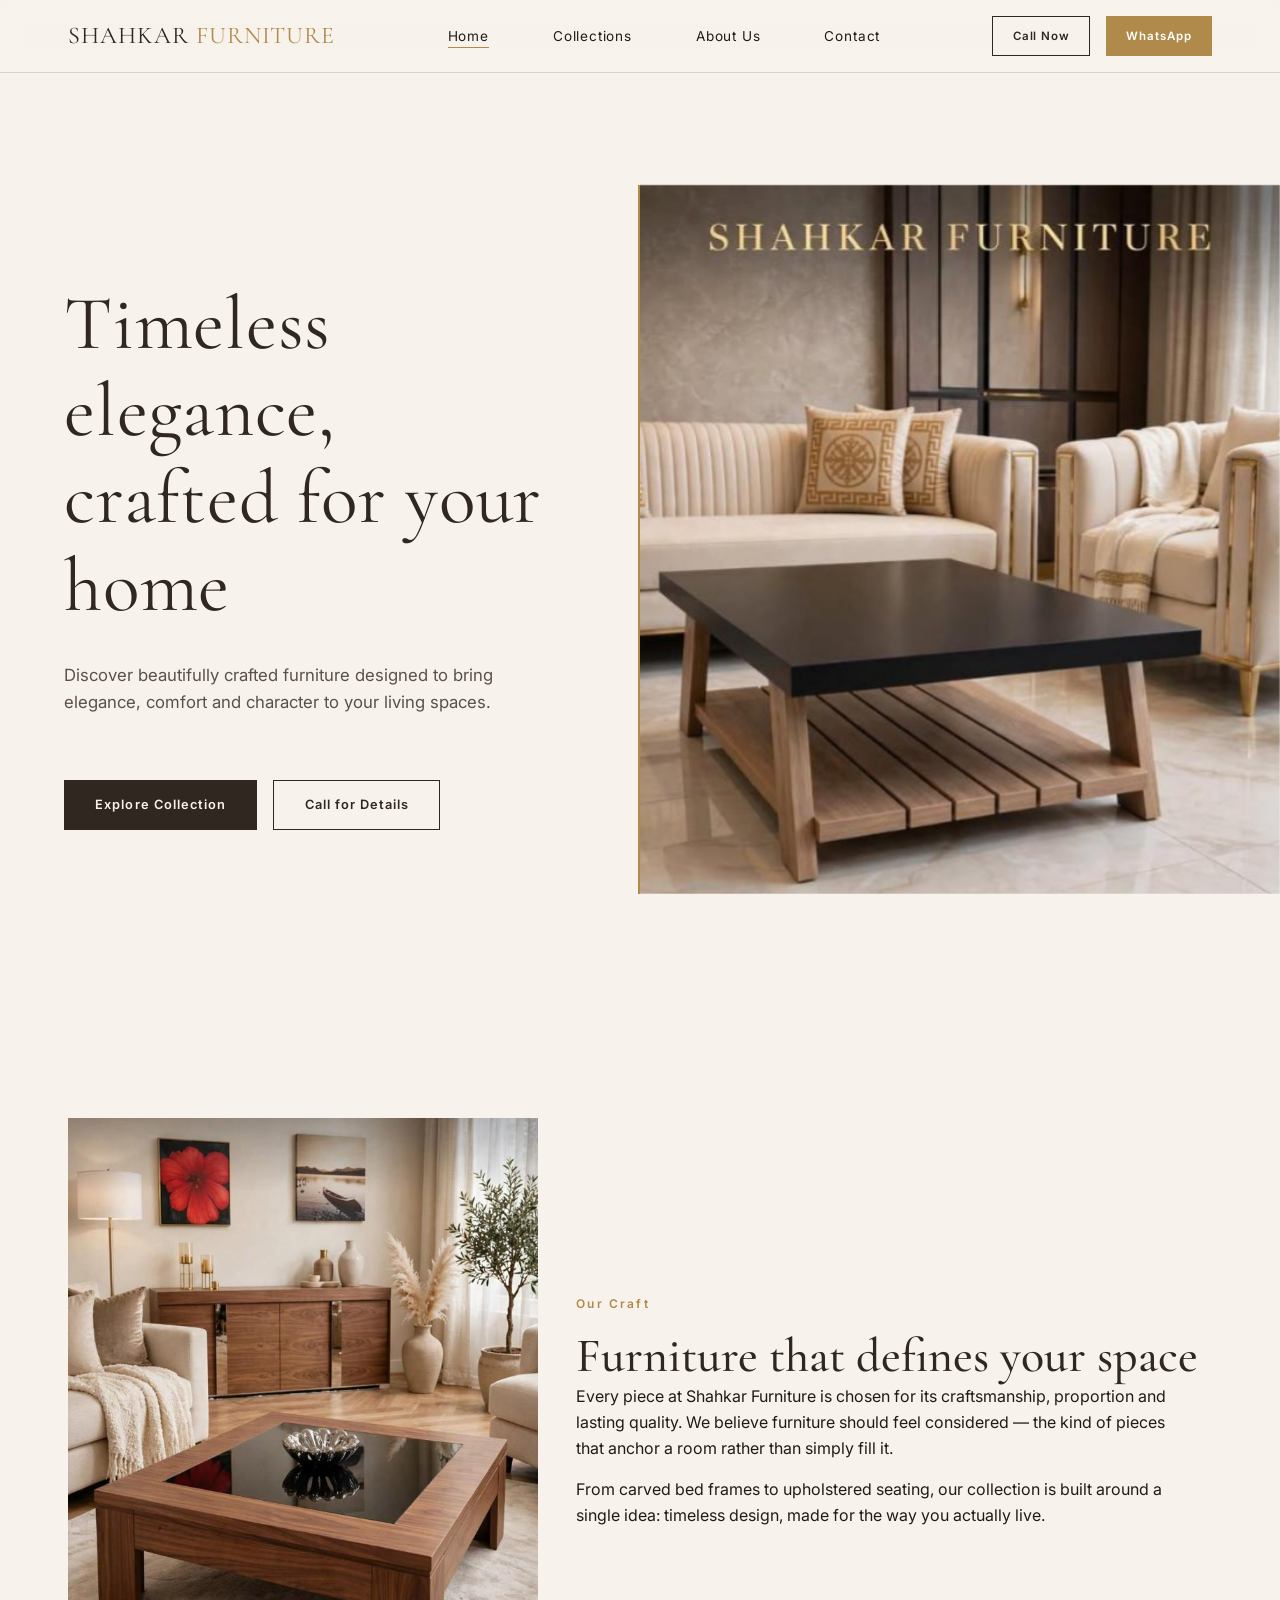
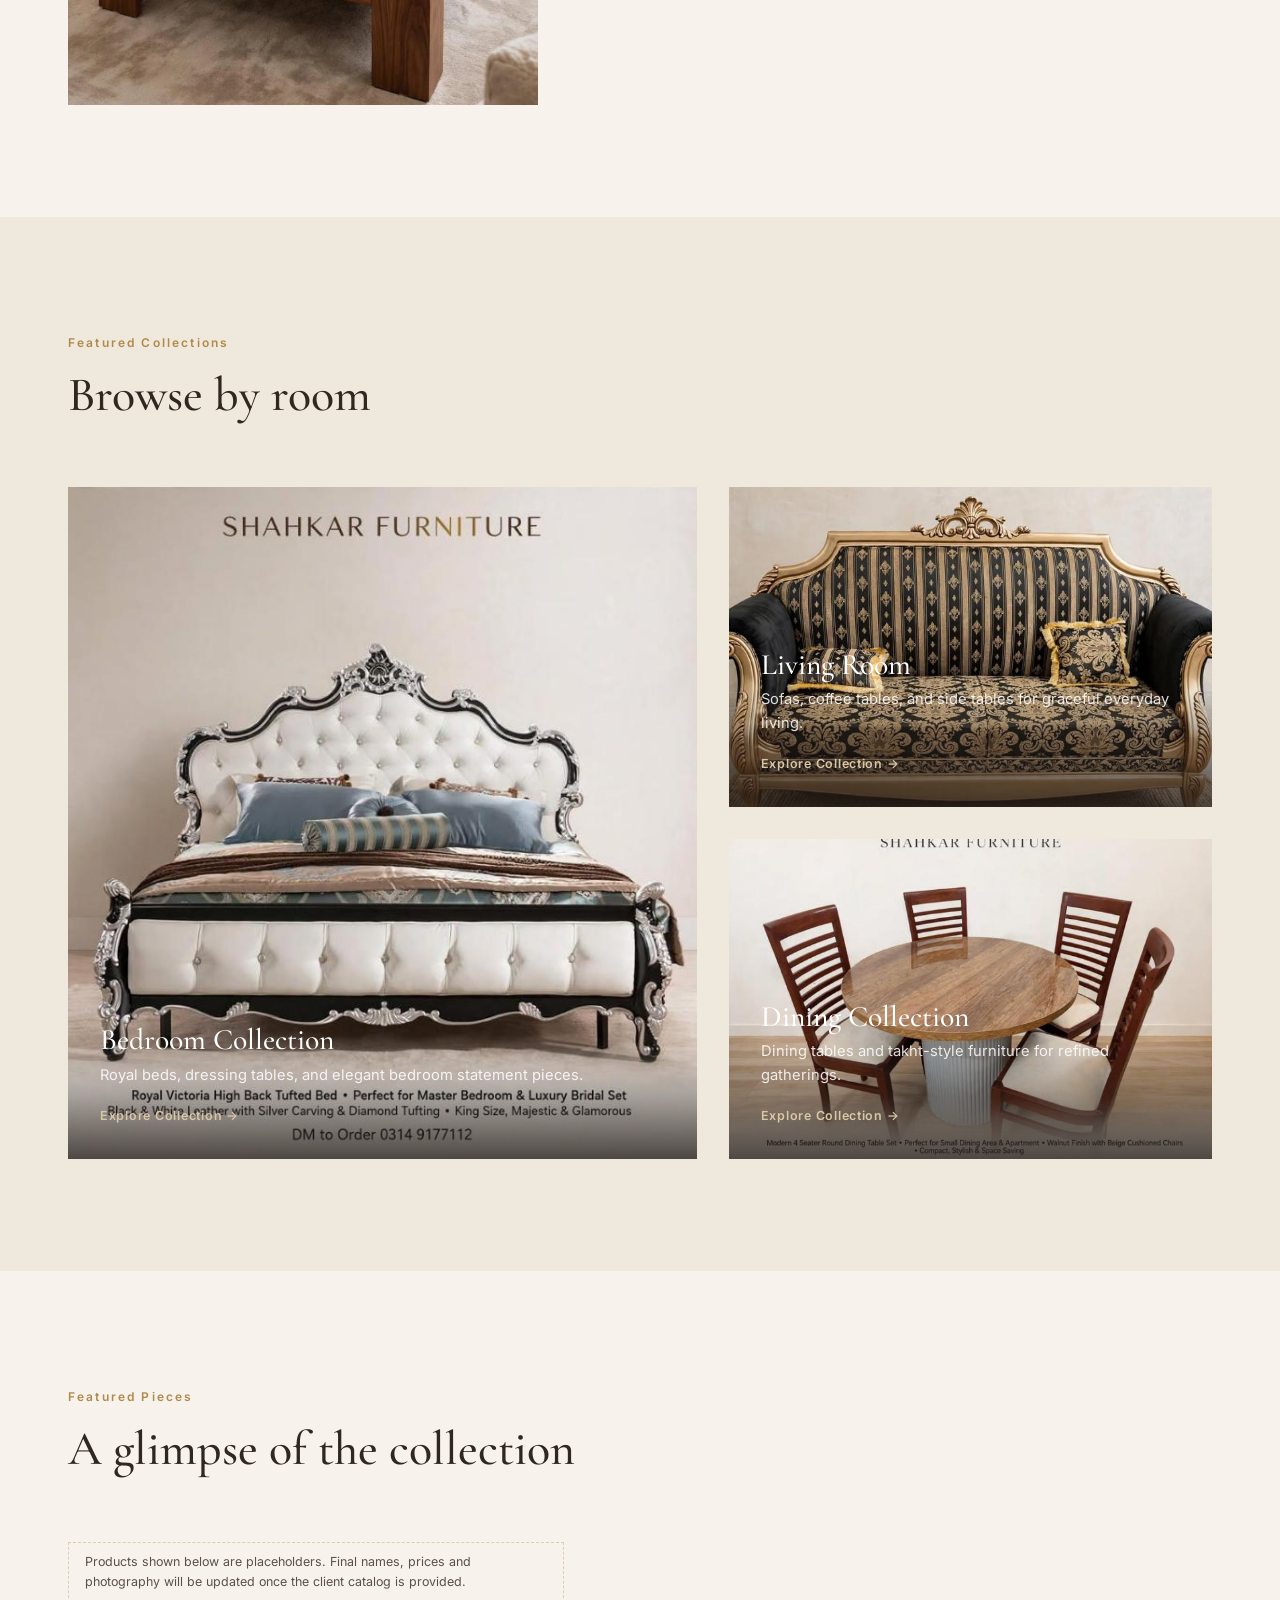
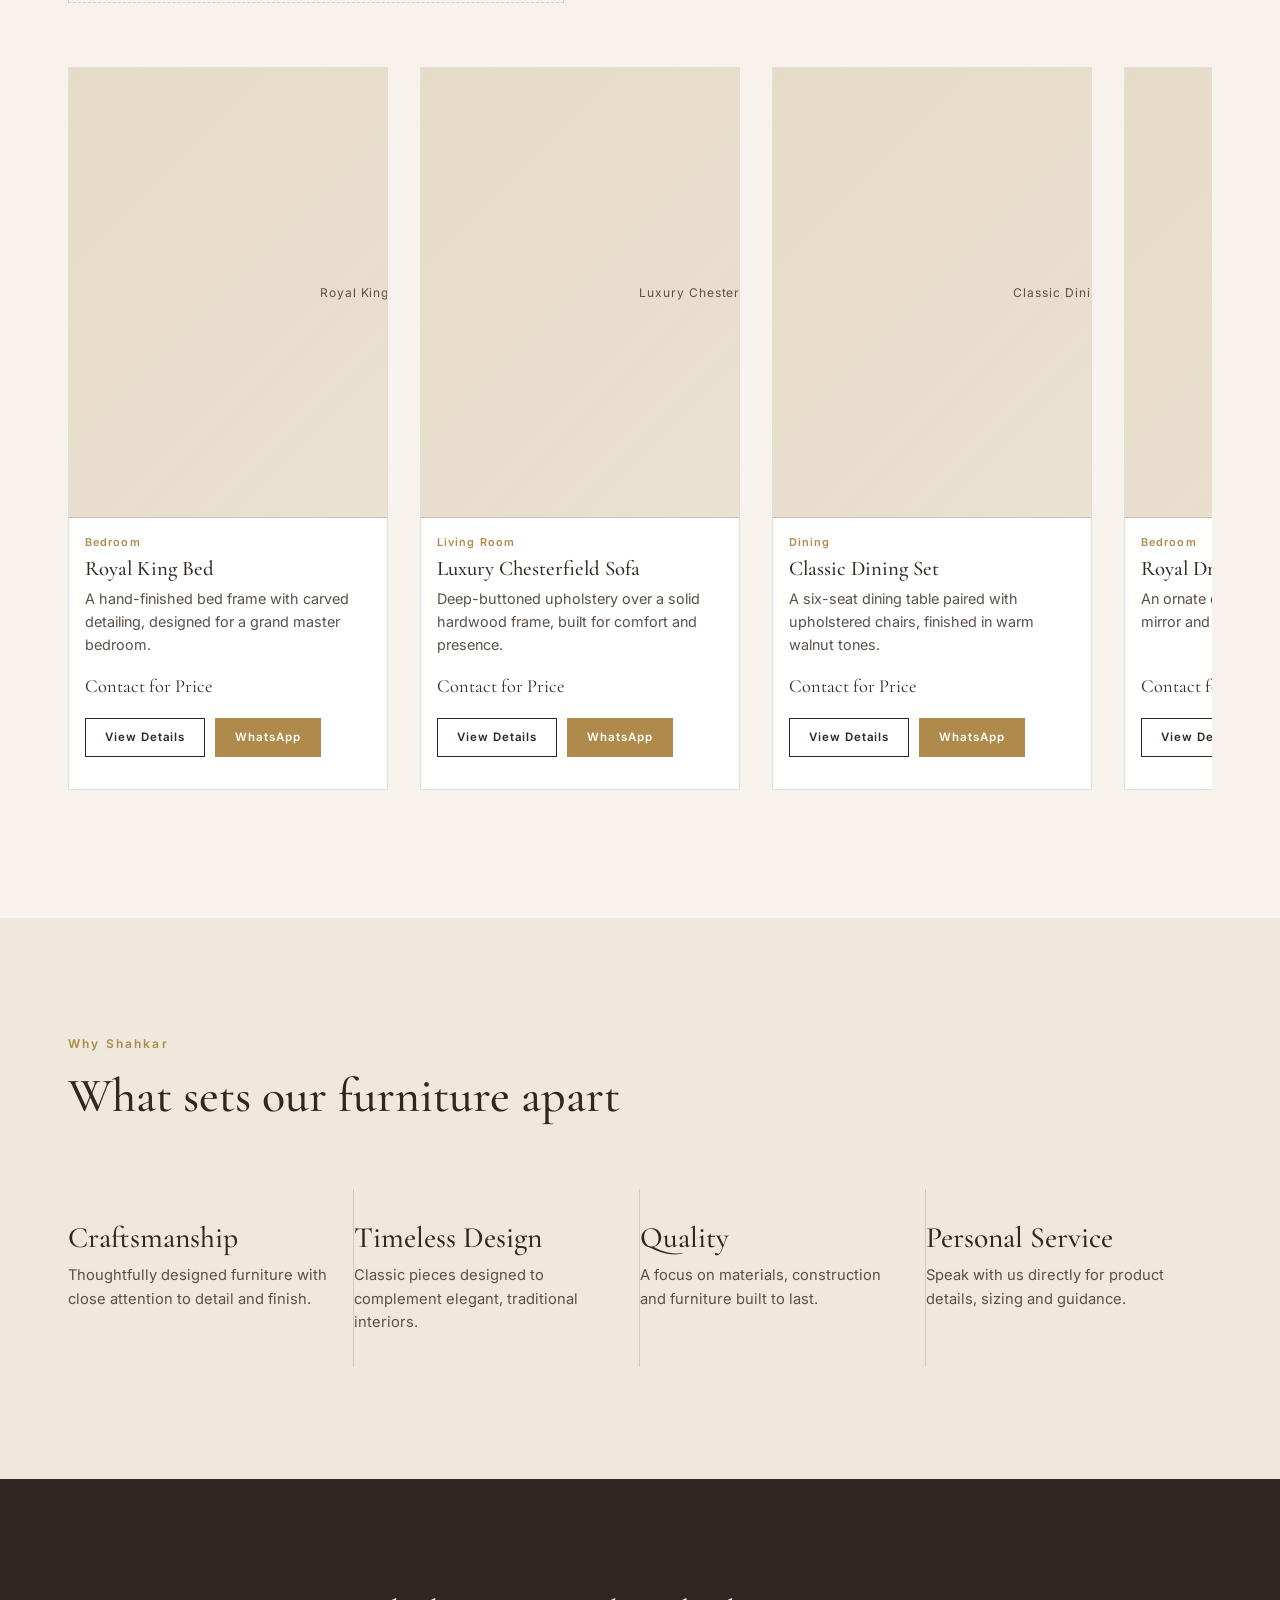
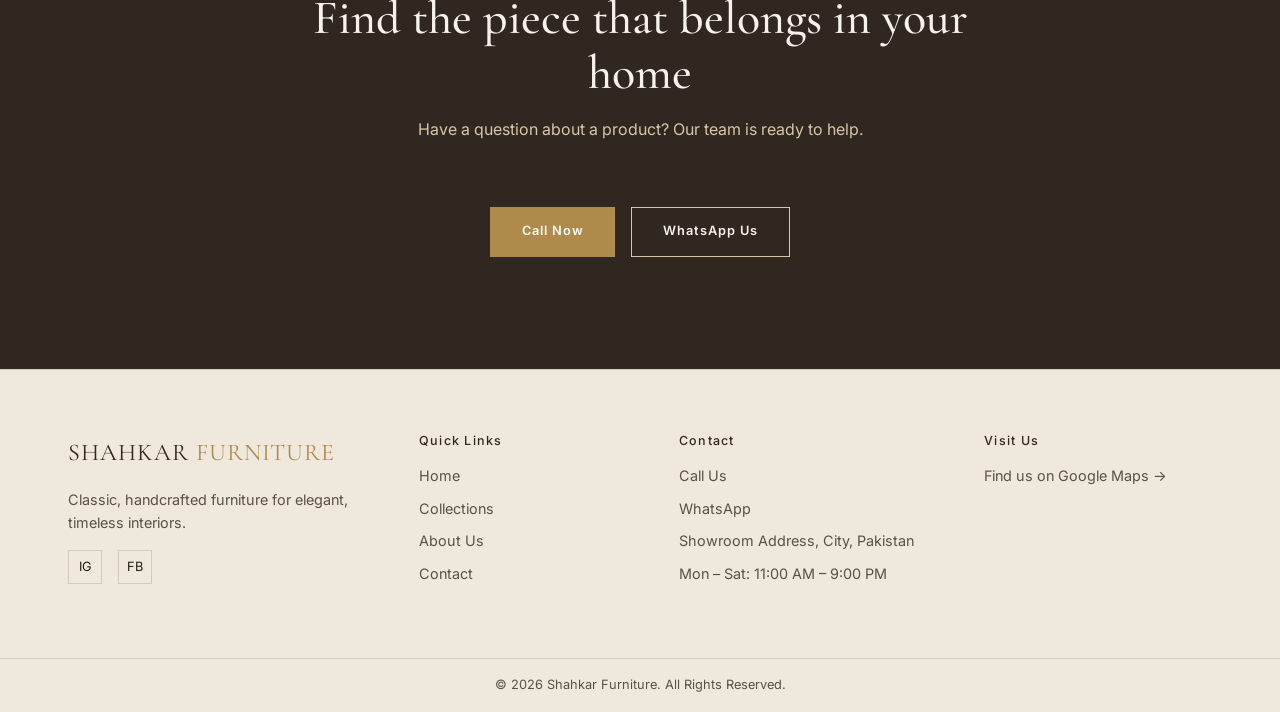
==== index.html @ f7abcc8d "added few products" ====
<!DOCTYPE html>
<html lang="en">
<head>
  <meta charset="UTF-8">
  <meta name="viewport" content="width=device-width, initial-scale=1.0">
  <title>Shahkar Furniture | Luxury Furniture &amp; Classic Designs</title>
  <meta name="description" content="Discover elegant and beautifully crafted furniture at Shahkar Furniture. Explore our collection of beds, sofas, dining furniture, wardrobes and more.">

  <link rel="preconnect" href="https://fonts.googleapis.com">
  <link rel="preconnect" href="https://fonts.gstatic.com" crossorigin>
  <link href="https://fonts.googleapis.com/css2?family=Cormorant+Garamond:wght@400;500;600&family=Inter:wght@400;500;600&display=swap" rel="stylesheet">

  <link rel="stylesheet" href="css/style.css">
</head>
<body>

  <!-- ============================= NAVBAR ============================= -->
  <header class="navbar">
    <div class="container navbar__inner">
      <a href="index.html" class="navbar__logo">SHAHKAR <span>FURNITURE</span></a>

      <nav aria-label="Primary">
        <ul class="navbar__links">
          <li><a href="index.html" class="is-active">Home</a></li>
          <li><a href="products.html">Collections</a></li>
          <li><a href="about.html">About Us</a></li>
          <li><a href="#contact">Contact</a></li>
        </ul>
      </nav>

      <div class="navbar__actions">
        <a href="#" data-contact="call" class="btn btn-outline btn-sm">Call Now</a>
        <a href="#" data-contact="whatsapp" class="btn btn-gold btn-sm">WhatsApp</a>
        <button class="navbar__toggle" aria-label="Open menu" aria-expanded="false">
          <span></span><span></span><span></span>
        </button>
      </div>
    </div>

    <div class="navbar__mobile-panel container">
      <a href="index.html">Home</a>
      <a href="products.html">Collections</a>
      <a href="about.html">About Us</a>
      <a href="#contact">Contact</a>
    </div>
  </header>

  <!-- ============================== HERO =============================== -->
  <section class="hero">
    <div class="hero__content">
      <span class="hero__eyebrow">            </span>
      <h1 class="hero__heading">Timeless elegance,<br>crafted for your home</h1>
      <p class="hero__text">
        Discover beautifully crafted furniture designed to bring elegance,
        comfort and character to your living spaces.
      </p>
      <div class="hero__actions">
        <a href="products.html" class="btn btn-primary">Explore Collection</a>
        <a href="#" data-contact="call" class="btn btn-outline">Call for Details</a>
      </div>
    </div>
<div class="hero__media">
  <img src="images/logo/hero.png" alt="Shahkar Furniture">
</div>
  </section>

  <!-- =========================== INTRODUCTION ========================== -->
  <section class="intro">
    <div class="container intro-wrap">
      <div class="intro__image">
    <img src="images/logo/main_page.png" alt="Shahkar Furniture craftsmanship">
    </div>
      <div class="intro__body">
        <span class="section-label">Our Craft</span>
        <h2>Furniture that defines your space</h2>
        <p>
          Every piece at Shahkar Furniture is chosen for its craftsmanship,
          proportion and lasting quality. We believe furniture should feel
          considered — the kind of pieces that anchor a room rather than
          simply fill it.
        </p>
        <p>
          From carved bed frames to upholstered seating, our collection is
          built around a single idea: timeless design, made for the way you
          actually live.
        </p>
      </div>
    </div>
  </section>

  <!-- =========================== COLLECTIONS =========================== -->
<section class="section-alt">
  <div class="container">
    <div class="section-heading">
      <span class="section-label">Featured Collections</span>
      <h2>Browse by room</h2>
    </div>

    <div class="collections-grid">

      <!-- Bedroom -->
      <a href="products.html?category=bedroom" class="collection-card collection-card--large">
        <img src="images/categories/bed/bed_1.jpeg" alt="Bedroom Collection">

        <div class="collection-card__body">
          <h3>Bedroom Collection</h3>
          <p>Royal beds, dressing tables, and elegant bedroom statement pieces.</p>
          <span class="collection-card__link">Explore Collection →</span>
        </div>
      </a>


      <div class="collections-grid__stack">

        <!-- Living Room -->
        <a href="products.html?category=living-room" class="collection-card">
          <img src="images/categories/sofa/sofa_1.jpeg" alt="Living Room Collection">

          <div class="collection-card__body">
            <h3>Living Room</h3>
            <p>Sofas, coffee tables, and side tables for graceful everyday living.</p>
            <span class="collection-card__link">Explore Collection →</span>
          </div>
        </a>


        <!-- Dining -->
        <a href="products.html?category=dining" class="collection-card">
          <img src="images/categories/dining/dini_1.jpeg" alt="Dining Collection">

          <div class="collection-card__body">
            <h3>Dining Collection</h3>
            <p>Dining tables and takht-style furniture for refined gatherings.</p>
            <span class="collection-card__link">Explore Collection →</span>
          </div>
        </a>

      </div>
    </div>
  </div>
</section>

  <!-- ======================== FEATURED PRODUCTS ======================== -->
  <section>
    <div class="container">
      <div class="section-heading">
        <span class="section-label">Featured Pieces</span>
        <h2>A glimpse of the collection</h2>
      </div>

      <p class="placeholder-note">
        Products shown below are placeholders. Final names, prices and photography
        will be updated once the client catalog is provided.
      </p>

      <div class="products-scroller">

        <article class="product-card">
          <div class="product-card__media">
            <div class="img-placeholder" data-label="Royal King Bed"></div>
          </div>
          <div class="product-card__body">
            <span class="product-card__category">Bedroom</span>
            <h3 class="product-card__name">Royal King Bed</h3>
            <p class="product-card__desc">A hand-finished bed frame with carved detailing, designed for a grand master bedroom.</p>
            <span class="product-card__price">Contact for Price</span>
            <div class="product-card__actions">
              <a href="products.html" class="btn btn-outline btn-sm">View Details</a>
              <a href="#" data-contact="whatsapp" data-product="Royal King Bed" class="btn btn-gold btn-sm">WhatsApp</a>
            </div>
          </div>
        </article>

        <article class="product-card">
          <div class="product-card__media">
            <div class="img-placeholder" data-label="Luxury Chesterfield Sofa"></div>
          </div>
          <div class="product-card__body">
            <span class="product-card__category">Living Room</span>
            <h3 class="product-card__name">Luxury Chesterfield Sofa</h3>
            <p class="product-card__desc">Deep-buttoned upholstery over a solid hardwood frame, built for comfort and presence.</p>
            <span class="product-card__price">Contact for Price</span>
            <div class="product-card__actions">
              <a href="products.html" class="btn btn-outline btn-sm">View Details</a>
              <a href="#" data-contact="whatsapp" data-product="Luxury Chesterfield Sofa" class="btn btn-gold btn-sm">WhatsApp</a>
            </div>
          </div>
        </article>

        <article class="product-card">
          <div class="product-card__media">
            <div class="img-placeholder" data-label="Classic Dining Set"></div>
          </div>
          <div class="product-card__body">
            <span class="product-card__category">Dining</span>
            <h3 class="product-card__name">Classic Dining Set</h3>
            <p class="product-card__desc">A six-seat dining table paired with upholstered chairs, finished in warm walnut tones.</p>
            <span class="product-card__price">Contact for Price</span>
            <div class="product-card__actions">
              <a href="products.html" class="btn btn-outline btn-sm">View Details</a>
              <a href="#" data-contact="whatsapp" data-product="Classic Dining Set" class="btn btn-gold btn-sm">WhatsApp</a>
            </div>
          </div>
        </article>

        <article class="product-card">
          <div class="product-card__media">
            <div class="img-placeholder" data-label="Royal Dressing Table"></div>
          </div>
          <div class="product-card__body">
            <span class="product-card__category">Bedroom</span>
            <h3 class="product-card__name">Royal Dressing Table</h3>
            <p class="product-card__desc">An ornate dressing table with a beveled mirror and gold-toned hardware accents.</p>
            <span class="product-card__price">Contact for Price</span>
            <div class="product-card__actions">
              <a href="products.html" class="btn btn-outline btn-sm">View Details</a>
              <a href="#" data-contact="whatsapp" data-product="Royal Dressing Table" class="btn btn-gold btn-sm">WhatsApp</a>
            </div>
          </div>
        </article>

        <article class="product-card">
          <div class="product-card__media">
            <div class="img-placeholder" data-label="Luxury Wardrobe"></div>
          </div>
          <div class="product-card__body">
            <span class="product-card__category">Bedroom</span>
            <h3 class="product-card__name">Luxury Wardrobe</h3>
            <p class="product-card__desc">A spacious carved wardrobe designed to match the grandeur of a royal bedroom set.</p>
            <span class="product-card__price">Contact for Price</span>
            <div class="product-card__actions">
              <a href="products.html" class="btn btn-outline btn-sm">View Details</a>
              <a href="#" data-contact="whatsapp" data-product="Luxury Wardrobe" class="btn btn-gold btn-sm">WhatsApp</a>
            </div>
          </div>
        </article>

      </div>
    </div>
  </section>

  <!-- ============================ WHY SHAHKAR =========================== -->
  <section class="section-alt">
    <div class="container">
      <div class="section-heading">
        <span class="section-label">Why Shahkar</span>
        <h2>What sets our furniture apart</h2>
      </div>

      <div class="why-list">
        <div class="why-item">
          <h3>Craftsmanship</h3>
          <p>Thoughtfully designed furniture with close attention to detail and finish.</p>
        </div>
        <div class="why-item">
          <h3>Timeless Design</h3>
          <p>Classic pieces designed to complement elegant, traditional interiors.</p>
        </div>
        <div class="why-item">
          <h3>Quality</h3>
          <p>A focus on materials, construction and furniture built to last.</p>
        </div>
        <div class="why-item">
          <h3>Personal Service</h3>
          <p>Speak with us directly for product details, sizing and guidance.</p>
        </div>
      </div>
    </div>
  </section>

  <!-- ============================ CONTACT CTA =========================== -->
  <section class="cta-panel" id="contact">
    <h2>Find the piece that belongs in your home</h2>
    <p>Have a question about a product? Our team is ready to help.</p>
    <div class="cta-panel__actions">
      <a href="#" data-contact="call" class="btn btn-gold">Call Now</a>
      <a href="#" data-contact="whatsapp" class="btn btn-outline">WhatsApp Us</a>
    </div>
  </section>

  <!-- ============================== FOOTER =============================== -->
  <footer class="footer">
    <div class="container footer__grid">
      <div class="footer__brand">
        <div class="navbar__logo">SHAHKAR <span>FURNITURE</span></div>
        <p>Classic, handcrafted furniture for elegant, timeless interiors.</p>
        <div class="footer__social">
          <a href="#" aria-label="Instagram">IG</a>
          <a href="#" aria-label="Facebook">FB</a>
        </div>
      </div>

      <div class="footer__links">
        <h4>Quick Links</h4>
        <ul>
          <li><a href="index.html">Home</a></li>
          <li><a href="products.html">Collections</a></li>
          <li><a href="about.html">About Us</a></li>
          <li><a href="#contact">Contact</a></li>
        </ul>
      </div>

      <div class="footer__contact">
        <h4>Contact</h4>
        <ul>
          <li><a href="#" data-contact="call">Call Us</a></li>
          <li><a href="#" data-contact="whatsapp">WhatsApp</a></li>
          <li>Showroom Address, City, Pakistan</li>
          <li>Mon – Sat: 11:00 AM – 9:00 PM</li>
        </ul>
      </div>

      <div class="footer__map">
        <h4>Visit Us</h4>
        <ul>
          <li><a href="https://maps.google.com" target="_blank" rel="noopener">Find us on Google Maps →</a></li>
        </ul>
      </div>
    </div>

    <div class="footer__bottom">
      &copy; 2026 Shahkar Furniture. All Rights Reserved.
    </div>
  </footer>

  <!-- ===================== MOBILE STICKY CONTACT BAR ==================== -->
  <div class="mobile-contact-bar">
    <div class="mobile-contact-bar__inner container">
      <a href="#" data-contact="call">Call</a>
      <a href="#" data-contact="whatsapp">WhatsApp</a>
    </div>
  </div>

  <script src="js/script.js"></script>
</body>
</html>
---- css/style.css ----
/* ==========================================================================
   SHAHKAR FURNITURE — Stylesheet
   Structure:
   1. Design tokens (CSS variables)
   2. Reset / base
   3. Typography
   4. Layout utilities
   5. Navbar
   6. Buttons
   7. Hero
   8. Introduction
   9. Collections
   10. Featured products / product grid
   11. Why Shahkar
   12. Contact CTA
   13. Footer
   14. Mobile sticky contact bar
   15. Products page specific (filters)
   16. Animations
   17. Responsive breakpoints
   ========================================================================== */

/* 1. Design tokens ------------------------------------------------------- */
:root {
  /* Colors */
  --color-bg: #F7F3EC;
  --color-bg-alt: #EFE8DC;
  --color-text: #211B17;
  --color-text-soft: #5B5049;
  --color-deep-brown: #302720;
  --color-gold: #B08A4A;
  --color-gold-soft: rgba(176, 138, 74, 0.35);
  --color-champagne: #D8C7A5;
  --color-white: #FFFFFF;
  --color-overlay: rgba(33, 27, 23, 0.55);

  /* Type */
  --font-display: 'Cormorant Garamond', serif;
  --font-body: 'Inter', sans-serif;

  /* Spacing scale */
  --space-xs: 0.5rem;
  --space-sm: 1rem;
  --space-md: 2rem;
  --space-lg: 4rem;
  --space-xl: 7rem;

  /* Layout */
  --container-width: 1240px;
  --border-hairline: 1px solid rgba(48, 39, 32, 0.15);

  /* Motion */
  --ease-showroom: cubic-bezier(0.22, 0.61, 0.36, 1);
}

/* 2. Reset / base --------------------------------------------------------- */
*, *::before, *::after { box-sizing: border-box; }

html {
  scroll-behavior: smooth;
}

@media (prefers-reduced-motion: reduce) {
  html { scroll-behavior: auto; }
  *, *::before, *::after {
    animation-duration: 0.001ms !important;
    animation-iteration-count: 1 !important;
    transition-duration: 0.001ms !important;
    scroll-behavior: auto !important;
  }
}

body {
  margin: 0;
  background: var(--color-bg);
  color: var(--color-text);
  font-family: var(--font-body);
  font-size: 16px;
  line-height: 1.6;
  -webkit-font-smoothing: antialiased;
  overflow-x: hidden;
}

img { max-width: 100%; height: auto; display: block; }

a {
  color: inherit;
  text-decoration: none;
}

ul { list-style: none; margin: 0; padding: 0; }

button {
  font-family: inherit;
  cursor: pointer;
  border: none;
  background: none;
}

:focus-visible {
  outline: 2px solid var(--color-gold);
  outline-offset: 3px;
}

/* 3. Typography ------------------------------------------------------------ */
h1, h2, h3, h4 {
  font-family: var(--font-display);
  color: var(--color-deep-brown);
  font-weight: 500;
  line-height: 1.15;
  margin: 0;
}

h1 { font-size: clamp(2.75rem, 6vw, 4.75rem); font-weight: 400; letter-spacing: 0.01em; }
h2 { font-size: clamp(2rem, 4vw, 3rem); }
h3 { font-size: clamp(1.4rem, 2.5vw, 1.85rem); }

p {
  margin: 0;
  max-width: 62ch;
}

.section-label {
  display: inline-block;
  font-family: var(--font-body);
  font-size: 0.75rem;
  letter-spacing: 0.18em;
  color: var(--color-gold);
  font-weight: 600;
  margin-bottom: var(--space-sm);
}

.section-intro {
  color: var(--color-text-soft);
  font-size: 1.05rem;
}

/* 4. Layout utilities ------------------------------------------------------ */
.container {
  max-width: var(--container-width);
  margin: 0 auto;
  padding: 0 clamp(1.25rem, 4vw, 3rem);
}

section { padding: var(--space-xl) 0; }

.section-alt { background: var(--color-bg-alt); }

.section-heading {
  max-width: 640px;
  margin-bottom: var(--space-lg);
}

.divider-gold {
  width: 64px;
  height: 2px;
  background: var(--color-gold);
  border: none;
  margin: var(--space-sm) 0;
}

.visually-hidden {
  position: absolute;
  width: 1px; height: 1px;
  overflow: hidden;
  clip: rect(0 0 0 0);
  white-space: nowrap;
}

/* Placeholder imagery — replace with real photography.
   Any element with .img-placeholder can be swapped for a real <img>. */
.img-placeholder {
  position: relative;
  display: flex;
  align-items: center;
  justify-content: center;
  height: 450px; /* Adjust this value to increase or decrease the height */
  background:
    linear-gradient(135deg, rgba(176,138,74,0.14) 0%, rgba(176,138,74,0.05) 100%),
    var(--color-bg-alt);
  border: var(--border-hairline);
  color: var(--color-text-soft);
  font-family: var(--font-body);
  font-size: 0.75rem;
  letter-spacing: 0.08em;
  text-align: center;
  overflow: hidden;
}

.img-placeholder::after {
  content: attr(data-label);
  padding: 0 var(--space-sm);
}

.img-placeholder svg {
  position: absolute;
  inset: 0;
  width: 100%;
  height: 100%;
  opacity: 0.5;
}

/* 5. Navbar ----------------------------------------------------------------- */
.navbar {
  position: sticky;
  top: 0;
  z-index: 100;
  background: rgba(247, 243, 236, 0.92);
  backdrop-filter: blur(8px);
  border-bottom: var(--border-hairline);
}

.navbar__inner {
  display: flex;
  align-items: center;
  justify-content: space-between;
  padding-top: var(--space-sm);
  padding-bottom: var(--space-sm);
}

.navbar__logo {
  font-family: var(--font-display);
  font-size: 1.5rem;
  letter-spacing: 0.04em;
  color: var(--color-deep-brown);
}

.navbar__logo span { color: var(--color-gold); }

.navbar__links {
  display: flex;
  gap: var(--space-lg);
}

.navbar__links a {
  font-size: 0.85rem;
  letter-spacing: 0.06em;
  color: var(--color-text);
  position: relative;
  padding-bottom: 4px;
}

.navbar__links a::after {
  content: '';
  position: absolute;
  left: 0; right: 0; bottom: 0;
  height: 1px;
  background: var(--color-gold);
  transform: scaleX(0);
  transform-origin: left;
  transition: transform 0.3s var(--ease-showroom);
}

.navbar__links a:hover::after,
.navbar__links a.is-active::after {
  transform: scaleX(1);
}

.navbar__actions {
  display: flex;
  align-items: center;
  gap: var(--space-sm);
}

.navbar__toggle {
  display: none;
  flex-direction: column;
  justify-content: center;
  align-items: center;
  gap: 5px;
  width: 44px;
  height: 44px;
  padding: 0;
  flex-shrink: 0;
}

.navbar__toggle span {
  width: 22px;
  height: 1.5px;
  background: var(--color-deep-brown);
  transition: transform 0.3s var(--ease-showroom), opacity 0.2s;
}

.navbar.is-open .navbar__toggle span:nth-child(1) {
  transform: translateY(6.5px) rotate(45deg);
}

.navbar.is-open .navbar__toggle span:nth-child(2) {
  opacity: 0;
}

.navbar.is-open .navbar__toggle span:nth-child(3) {
  transform: translateY(-6.5px) rotate(-45deg);
}

.navbar__mobile-panel {
  display: flex;
  flex-direction: column;
  max-height: 0;
  overflow: hidden;
  opacity: 0;
  padding-top: 0;
  padding-bottom: 0;
  border-top: 0 solid transparent;
  transition: max-height 0.35s var(--ease-showroom), opacity 0.25s ease, padding 0.35s var(--ease-showroom);
}

.navbar__mobile-panel a {
  padding: 1.05rem 0.25rem;
  font-size: 1.05rem;
  border-bottom: var(--border-hairline);
  min-height: 44px;
  display: flex;
  align-items: center;
}

.navbar.is-open .navbar__mobile-panel {
  max-height: 420px;
  opacity: 1;
  padding-top: var(--space-xs);
  padding-bottom: var(--space-sm);
  border-top: var(--border-hairline);
}

/* 6. Buttons ----------------------------------------------------------------- */
.btn {
  display: inline-flex;
  align-items: center;
  gap: 0.5rem;
  padding: 0.85rem 1.9rem;
  font-size: 0.8rem;
  letter-spacing: 0.08em;
  font-weight: 600;
  transition: background 0.3s var(--ease-showroom), color 0.3s var(--ease-showroom), border-color 0.3s var(--ease-showroom);
  white-space: nowrap;
}

.btn-primary {
  background: var(--color-deep-brown);
  color: var(--color-bg);
  border: 1px solid var(--color-deep-brown);
}

.btn-primary:hover {
  background: var(--color-gold);
  border-color: var(--color-gold);
  color: var(--color-white);
}

.btn-outline {
  background: transparent;
  color: var(--color-deep-brown);
  border: 1px solid var(--color-deep-brown);
}

.btn-outline:hover {
  border-color: var(--color-gold);
  color: var(--color-gold);
}

.btn-gold {
  background: var(--color-gold);
  color: var(--color-white);
  border: 1px solid var(--color-gold);
}

.btn-gold:hover {
  background: var(--color-deep-brown);
  border-color: var(--color-deep-brown);
}

.btn-sm { padding: 0.6rem 1.2rem; font-size: 0.72rem; }

.btn-block { width: 100%; justify-content: center; }

/* 7. Hero ---------------------------------------------------------------- */
.hero {
  display: grid;
  grid-template-columns: 1fr 1fr;
  align-items: stretch;
  min-height: 88vh;
}

.hero__content {
  display: flex;
  flex-direction: column;
  justify-content: center;
  padding: var(--space-lg) clamp(1.25rem, 5vw, 5rem);
  border-right: 2px solid var(--color-gold);
  position: relative;
}

.hero__eyebrow {
  font-size: 0.78rem;
  letter-spacing: 0.22em;
  color: var(--color-gold);
  font-weight: 600;
  margin-bottom: var(--space-md);
}

.hero__heading {
  margin-bottom: var(--space-sm);
}

.hero__text {
  color: var(--color-text-soft);
  margin: var(--space-sm) 0 var(--space-lg);
  font-size: 1.05rem;
}

.hero__actions {
  display: flex;
  gap: var(--space-sm);
  flex-wrap: wrap;
}

.hero__media {
  position: relative;
  min-height: 420px;
}

.hero__media .img-placeholder {
  position: absolute;
  inset: 0;
  border: none;
}

.hero__media > img {
  position: absolute;
  inset: 0;
  width: 100%;
  height: 100%;
  object-fit: cover;
  object-position: center;
}

/* 8. Introduction ---------------------------------------------------------- */
.intro {
  padding-top: var(--space-xl);
  padding-bottom: var(--space-xl);
}

.intro-wrap {
  display: grid;
  grid-template-columns: 0.85fr 1.15fr;
  gap: clamp(1.5rem, 3vw, 3rem);
  align-items: center;
}

.intro__image {
  min-width: 0;
}

.intro__image img {
  width: 100%;
  aspect-ratio: 4 / 5;
  object-fit: cover;
  display: block;
}

.intro__body {
  display: flex;
  flex-direction: column;
  justify-content: center;
}

.intro__body p + p { margin-top: var(--space-sm); }

/* 9. Collections ------------------------------------------------------------ */
.collections-grid {
  display: grid;
  grid-template-columns: 1.3fr 1fr;
  gap: var(--space-md);
}

.collections-grid__stack {
  display: grid;
  grid-template-rows: 1fr 1fr;
  gap: var(--space-md);
}

.collection-card {
  position: relative;
  overflow: hidden;
  min-height: 320px;
  display: flex;
  align-items: flex-end;
}

.collection-card > img,
.collection-card .img-placeholder {
  position: absolute;
  inset: 0;
  width: 100%;
  height: 100%;
  object-fit: cover;
  object-position: center;
  border: none;
}

.collection-card__body {
  position: relative;
  z-index: 2;
  padding: var(--space-md);
  color: var(--color-white);
  width: 100%;
  background: linear-gradient(to top, rgba(33,27,23,0.78) 0%, rgba(33,27,23,0) 65%);
}

.collection-card--large { grid-row: span 1; min-height: 100%; }

.collection-card__body h3 { color: var(--color-white); }

.collection-card__body p {
  color: rgba(255,255,255,0.85);
  font-size: 0.92rem;
  margin: 0.4rem 0 0.9rem;
}

.collection-card__link {
  font-size: 0.78rem;
  letter-spacing: 0.06em;
  font-weight: 600;
  color: var(--color-champagne);
  border-bottom: 1px solid transparent;
  transition: border-color 0.3s var(--ease-showroom), color 0.3s var(--ease-showroom);
}

.collection-card__link:hover {
  border-color: var(--color-champagne);
  color: var(--color-white);
}

.collection-card__media-zoom {
  transition: transform 0.6s var(--ease-showroom);
}

.collection-card:hover .img-placeholder {
  transform: scale(1.045);
}

/* 10. Product cards / grid -------------------------------------------------- */
.products-scroller {
  display: flex;
  gap: var(--space-md);
  overflow-x: auto;
  padding-bottom: var(--space-sm);
  scroll-snap-type: x mandatory;
  -webkit-overflow-scrolling: touch;
}

.products-scroller::-webkit-scrollbar { height: 6px; }
.products-scroller::-webkit-scrollbar-thumb { background: var(--color-gold-soft); }

.products-grid {
  display: grid;
  grid-template-columns: repeat(3, 1fr);
  gap: var(--space-md);
}

.product-card {
  background: var(--color-white);
  border: var(--border-hairline);
  flex: 0 0 320px;
  min-width: 0;
  scroll-snap-align: start;
  display: flex;
  flex-direction: column;
  transition: border-color 0.3s var(--ease-showroom);
}

.products-grid .product-card { flex-basis: auto; }

.product-card:hover { border-color: var(--color-gold); }

.product-card__media {
  overflow: hidden;
}

.product-card__media .img-placeholder {
  aspect-ratio: 4 / 3;
  border: none;
  border-bottom: var(--border-hairline);
  transition: transform 0.6s var(--ease-showroom);
}

.product-card__media > img {
  width: 100%;
  aspect-ratio: 4 / 3;
  object-fit: cover;
  border-bottom: var(--border-hairline);
}

.product-card:hover .product-card__media .img-placeholder {
  transform: scale(1.04);
}

.product-card__body {
  padding: var(--space-sm) var(--space-sm) var(--space-md);
  display: flex;
  flex-direction: column;
  flex: 1;
}

.product-card__category {
  font-size: 0.68rem;
  letter-spacing: 0.1em;
  color: var(--color-gold);
  font-weight: 600;
  margin-bottom: 0.35rem;
}

.product-card__name {
  font-size: 1.3rem;
  margin-bottom: 0.4rem;
}

.product-card__desc {
  color: var(--color-text-soft);
  font-size: 0.9rem;
  margin-bottom: var(--space-sm);
}

.product-card__price {
  font-family: var(--font-display);
  font-size: 1.15rem;
  color: var(--color-deep-brown);
  margin-bottom: var(--space-sm);
  margin-top: auto;
}

.product-card__actions {
  display: flex;
  gap: 0.6rem;
  flex-wrap: wrap;
}

.product-card__actions .btn { min-width: 0; }

.placeholder-note {
  display: inline-flex;
  align-items: center;
  gap: 0.5rem;
  font-size: 0.78rem;
  color: var(--color-text-soft);
  border: 1px dashed var(--color-gold-soft);
  padding: 0.6rem 1rem;
  margin-bottom: var(--space-lg);
}

/* 11. Why Shahkar ------------------------------------------------------------ */
.why-list {
  display: grid;
  grid-template-columns: repeat(4, 1fr);
}

.why-item {
  padding: var(--space-md) var(--space-sm) var(--space-md) 0;
  border-right: var(--border-hairline);
}

.why-item:last-child { border-right: none; }

.why-item__index {
  font-family: var(--font-display);
  font-size: 0.9rem;
  color: var(--color-gold);
  margin-bottom: var(--space-sm);
  display: block;
}

.why-item h3 { margin-bottom: 0.6rem; }

.why-item p { color: var(--color-text-soft); font-size: 0.92rem; }

/* 12. Contact CTA ------------------------------------------------------------ */
.cta-panel {
  background: var(--color-deep-brown);
  color: var(--color-bg);
  text-align: center;
  padding: var(--space-xl) var(--space-md);
}

.cta-panel h2 { color: var(--color-bg); max-width: 720px; margin: 0 auto; }

.cta-panel p {
  color: var(--color-champagne);
  max-width: 480px;
  margin: var(--space-sm) auto var(--space-lg);
}

.cta-panel__actions {
  display: flex;
  gap: var(--space-sm);
  justify-content: center;
  flex-wrap: wrap;
}

.cta-panel .btn-outline {
  color: var(--color-bg);
  border-color: var(--color-champagne);
}

.cta-panel .btn-outline:hover {
  color: var(--color-deep-brown);
  background: var(--color-champagne);
  border-color: var(--color-champagne);
}

/* 13. Footer ------------------------------------------------------------------ */
.footer {
  background: var(--color-bg-alt);
  padding-top: var(--space-lg);
  border-top: var(--border-hairline);
}

.footer__grid {
  display: grid;
  grid-template-columns: 1.4fr 1fr 1.2fr 1fr;
  gap: var(--space-md);
  padding-bottom: var(--space-lg);
}

.footer__brand .navbar__logo { margin-bottom: var(--space-sm); }

.footer__brand p {
  color: var(--color-text-soft);
  font-size: 0.9rem;
}

.footer h4 {
  font-family: var(--font-body);
  font-size: 0.78rem;
  letter-spacing: 0.1em;
  color: var(--color-deep-brown);
  margin-bottom: var(--space-sm);
}

.footer ul li { margin-bottom: 0.6rem; font-size: 0.9rem; color: var(--color-text-soft); }

.footer ul li a:hover { color: var(--color-gold); }

.footer__social {
  display: flex;
  gap: var(--space-sm);
  margin-top: var(--space-sm);
}

.footer__social a {
  width: 34px; height: 34px;
  border: var(--border-hairline);
  display: flex; align-items: center; justify-content: center;
  font-size: 0.8rem;
  transition: border-color 0.3s var(--ease-showroom), color 0.3s var(--ease-showroom);
}

.footer__social a:hover { border-color: var(--color-gold); color: var(--color-gold); }

.footer__bottom {
  border-top: var(--border-hairline);
  padding: var(--space-sm) 0 calc(var(--space-sm) + 64px);
  text-align: center;
  font-size: 0.8rem;
  color: var(--color-text-soft);
}

@media (min-width: 601px) {
  .footer__bottom { padding-bottom: var(--space-sm); }
}

/* 14. Mobile sticky contact bar ---------------------------------------------- */
.mobile-contact-bar {
  display: none;
  position: fixed;
  bottom: 0; left: 0; right: 0;
  z-index: 200;
  background: var(--color-white);
  border-top: var(--border-hairline);
}

.mobile-contact-bar__inner {
  display: flex;
}

.mobile-contact-bar a {
  flex: 1;
  text-align: center;
  padding: 0.9rem 0;
  font-size: 0.82rem;
  font-weight: 600;
  letter-spacing: 0.04em;
}

.mobile-contact-bar a:first-child {
  border-right: var(--border-hairline);
  color: var(--color-deep-brown);
}

.mobile-contact-bar a:last-child {
  background: var(--color-gold);
  color: var(--color-white);
}

/* 15. Products page — hero + filters ------------------------------------------ */
.page-hero {
  padding: var(--space-xl) 0 var(--space-lg);
  text-align: left;
  border-bottom: var(--border-hairline);
}

.page-hero p { color: var(--color-text-soft); margin-top: var(--space-sm); font-size: 1.05rem; }

/* About page --------------------------------------------------------------- */
.about-hero {
  display: grid;
  grid-template-columns: 0.9fr 1.1fr;
  min-height: min(70vh, 680px);
  border-bottom: var(--border-hairline);
}

.about-hero__content {
  display: flex;
  flex-direction: column;
  justify-content: center;
  padding: var(--space-lg) clamp(1.25rem, 5vw, 5rem);
  border-right: 2px solid var(--color-gold);
}

.about-hero__content h1 { max-width: 11ch; }

.about-hero__content p {
  color: var(--color-text-soft);
  max-width: 48ch;
  margin-top: var(--space-md);
  font-size: 1.05rem;
}

.about-hero__media { min-height: 420px; }

.about-hero__media img {
  width: 100%;
  height: 100%;
  object-fit: cover;
}

.about-story__inner {
  display: grid;
  grid-template-columns: 0.85fr 1.15fr;
  gap: var(--space-lg);
  align-items: center;
}

.about-story__media img {
  width: 100%;
  aspect-ratio: 4 / 5;
  object-fit: cover;
}

.about-story__body p {
  color: var(--color-text-soft);
  margin-top: var(--space-sm);
}

.philosophy-grid {
  display: grid;
  grid-template-columns: repeat(3, 1fr);
  gap: var(--space-md);
}

.philosophy-card {
  padding: var(--space-md);
  border: var(--border-hairline);
  background: rgba(255, 255, 255, 0.3);
}

.philosophy-card__index {
  display: block;
  color: var(--color-gold);
  font-family: var(--font-display);
  font-size: 1rem;
  margin-bottom: var(--space-sm);
}

.philosophy-card h3 { margin-bottom: 0.6rem; }

.philosophy-card p {
  color: var(--color-text-soft);
  font-size: 0.92rem;
}

.about-offer-grid {
  display: grid;
  grid-template-columns: repeat(3, 1fr);
  gap: var(--space-md);
}

.about-offer-grid .collection-card { min-height: 360px; }

.filter-bar {
  display: flex;
  gap: var(--space-sm);
  flex-wrap: wrap;
  padding: var(--space-md) 0;
  border-bottom: var(--border-hairline);
  margin-bottom: var(--space-lg);
}

.filter-btn {
  font-size: 0.78rem;
  letter-spacing: 0.06em;
  padding: 0.55rem 1.1rem;
  border: 1px solid var(--color-champagne);
  color: var(--color-text-soft);
  transition: all 0.3s var(--ease-showroom);
}

.filter-btn:hover {
  border-color: var(--color-gold);
  color: var(--color-deep-brown);
}

.filter-btn.is-active {
  background: var(--color-deep-brown);
  border-color: var(--color-deep-brown);
  color: var(--color-bg);
}

.product-card.is-hidden { display: none; }

.empty-state {
  text-align: center;
  padding: var(--space-xl) 0;
  color: var(--color-text-soft);
  display: none;
}

.empty-state.is-visible { display: block; }

/* 16. Animations --------------------------------------------------------------- */
@keyframes heroFadeUp {
  from { opacity: 0; transform: translateY(18px); }
  to { opacity: 1; transform: translateY(0); }
}

.hero__eyebrow,
.hero__heading,
.hero__text,
.hero__actions {
  animation: heroFadeUp 0.8s var(--ease-showroom) both;
}

.hero__eyebrow { animation-delay: 0.05s; }
.hero__heading { animation-delay: 0.15s; }
.hero__text { animation-delay: 0.25s; }
.hero__actions { animation-delay: 0.35s; }

/* 17. Responsive ---------------------------------------------------------------- */
@media (max-width: 1024px) {
  .why-list { grid-template-columns: repeat(2, 1fr); }
  .why-item { border-right: none; border-bottom: var(--border-hairline); padding: var(--space-md) 0; }
  .why-item:nth-child(2n) { padding-left: var(--space-md); }
  .footer__grid { grid-template-columns: 1fr 1fr; }
  .products-grid { grid-template-columns: repeat(2, 1fr); }
}

@media (max-width: 767px) {
  .navbar__links { display: none; }
  .navbar__actions .btn { display: none; }
  .navbar__toggle { display: flex; }

  .navbar__logo {
    white-space: nowrap;
    overflow: hidden;
    text-overflow: ellipsis;
    max-width: 60vw;
  }

  .hero {
    grid-template-columns: 1fr;
    min-height: auto;
  }
  /* Furniture first, story second — matches the mobile browsing order */
  .hero__media { order: -1; }

  .hero__content {
    border-right: none;
    border-bottom: 2px solid var(--color-gold);
    padding: var(--space-md) clamp(1.25rem, 5vw, 3rem) var(--space-lg);
  }
  .hero__media {
    min-height: 0;
    aspect-ratio: 5 / 4;
  }

  .intro,
  .intro-wrap { grid-template-columns: 1fr; }
  .intro__media { order: -1; }

  .about-hero { grid-template-columns: 1fr; min-height: auto; }
  .about-hero__media { order: -1; aspect-ratio: 5 / 4; min-height: 0; }
  .about-hero__content { border-right: none; border-bottom: 2px solid var(--color-gold); }
  .about-story__inner { grid-template-columns: 1fr; }
  .philosophy-grid,
  .about-offer-grid { grid-template-columns: 1fr; }
  .about-offer-grid .collection-card { min-height: 280px; }

  .collections-grid { grid-template-columns: 1fr; }
  .collections-grid__stack { grid-template-rows: 1fr 1fr; }
  .collection-card { min-height: 260px; }

  .mobile-contact-bar { display: block; }
  body { padding-bottom: 76px; }
  .footer__bottom { padding-bottom: var(--space-sm); }
}

@media (max-width: 600px) {
  /* Tighter, phone-appropriate spacing rhythm — desktop tokens untouched */
  :root {
    --space-lg: 2.75rem;
    --space-xl: 4rem;
  }

  section { padding: var(--space-lg) 0; }

  h1 { font-size: clamp(2.1rem, 8.5vw, 2.6rem); line-height: 1.1; }
  h2 { font-size: clamp(1.65rem, 6vw, 2rem); }

  .container { padding: 0 1.1rem; }

  .intro-wrap { gap: var(--space-md); }

  /* ---- Navbar ---- */
  .navbar__inner { padding-top: 0.85rem; padding-bottom: 0.85rem; }
  .navbar__logo { font-size: 1.2rem; letter-spacing: 0.02em; }

  /* ---- Hero ---- */
  .hero__content { padding-top: var(--space-md); padding-bottom: var(--space-md); }
  .hero__eyebrow { margin-bottom: var(--space-sm); font-size: 0.72rem; }
  .hero__text { font-size: 0.98rem; margin: var(--space-sm) 0 var(--space-md); max-width: 46ch; }
  .hero__actions { flex-direction: column; align-items: stretch; gap: 0.75rem; }
  .hero__actions .btn { width: 100%; justify-content: center; padding-top: 1rem; padding-bottom: 1rem; }

  .about-hero__content { padding: var(--space-md) 1.1rem; }
  .about-hero__content h1 { max-width: 12ch; }
  .about-hero__content p { font-size: 0.98rem; margin-top: var(--space-sm); }
  .about-story__inner { gap: var(--space-md); }
  .philosophy-card { padding: var(--space-sm); }

  /* ---- Collections ---- */
  .collection-card { min-height: 220px; }
  .collection-card__body { padding: var(--space-sm); }

  /* ---- Why Shahkar ---- */
  .why-list { grid-template-columns: 1fr; }
  .why-item { padding-left: 0 !important; padding-top: var(--space-sm); padding-bottom: var(--space-sm); }

  /* ---- Featured products scroller ---- */
  .products-scroller { gap: var(--space-sm); margin: 0 -1.1rem; padding: 0 1.1rem var(--space-sm); }
  .products-scroller .product-card { flex-basis: 82vw; max-width: 340px; }

  /* ---- Product grid + cards ---- */
  .products-grid { grid-template-columns: 1fr; gap: var(--space-md); }
  .product-card__media .img-placeholder { aspect-ratio: 6 / 5; }
  .product-card__name { font-size: 1.4rem; }
  .product-card__price { font-size: 1.25rem; }

  .product-card__actions {
    display: grid;
    grid-template-columns: 1fr 1fr;
    gap: 0.6rem;
  }
  .product-card__actions .btn {
    width: 100%;
    justify-content: center;
  }
  /* When a third action (Call) is present, give it its own full-width row */
  .product-card__actions .btn:nth-child(3):last-child {
    grid-column: 1 / -1;
  }

  /* ---- Buttons: comfortable thumb targets everywhere on mobile ---- */
  .btn { min-height: 46px; }
  .btn-sm { min-height: 44px; padding: 0.7rem 1rem; font-size: 0.76rem; }

  /* ---- Category filter bar: single scrollable row, never wraps ---- */
  .filter-bar {
    flex-wrap: nowrap;
    overflow-x: auto;
    scroll-snap-type: x proximity;
    margin: 0 -1.1rem;
    padding: var(--space-sm) 1.1rem;
    -webkit-overflow-scrolling: touch;
    scrollbar-width: none;
  }
  .filter-bar::-webkit-scrollbar { display: none; }
  .filter-btn {
    flex: 0 0 auto;
    scroll-snap-align: start;
    min-height: 44px;
    display: inline-flex;
    align-items: center;
    padding: 0.6rem 1.15rem;
  }

  .page-hero { padding-top: var(--space-lg); padding-bottom: var(--space-md); }

  /* ---- Contact CTA panel ---- */
  .cta-panel { padding: var(--space-lg) 1.1rem; }
  .cta-panel__actions { flex-direction: column; align-items: stretch; }
  .cta-panel__actions .btn { min-height: 48px; }

  /* ---- Footer ---- */
  .footer__grid { grid-template-columns: 1fr; gap: var(--space-lg); }
  .footer__social a { width: 44px; height: 44px; }

  /* ---- Mobile contact bar: bigger targets, safe-area aware ---- */
  .mobile-contact-bar {
    box-shadow: 0 -6px 16px rgba(33, 27, 23, 0.08);
    padding-bottom: env(safe-area-inset-bottom, 0);
  }
  .mobile-contact-bar a {
    padding: 1.05rem 0;
    font-size: 0.85rem;
    min-height: 48px;
    display: flex;
    align-items: center;
    justify-content: center;
  }
}

@media (max-width: 380px) {
  .navbar__logo { font-size: 1.05rem; }
  h1 { font-size: clamp(1.9rem, 9vw, 2.2rem); }
  .hero__eyebrow { letter-spacing: 0.16em; }
  .products-scroller .product-card { flex-basis: 86vw; }
}
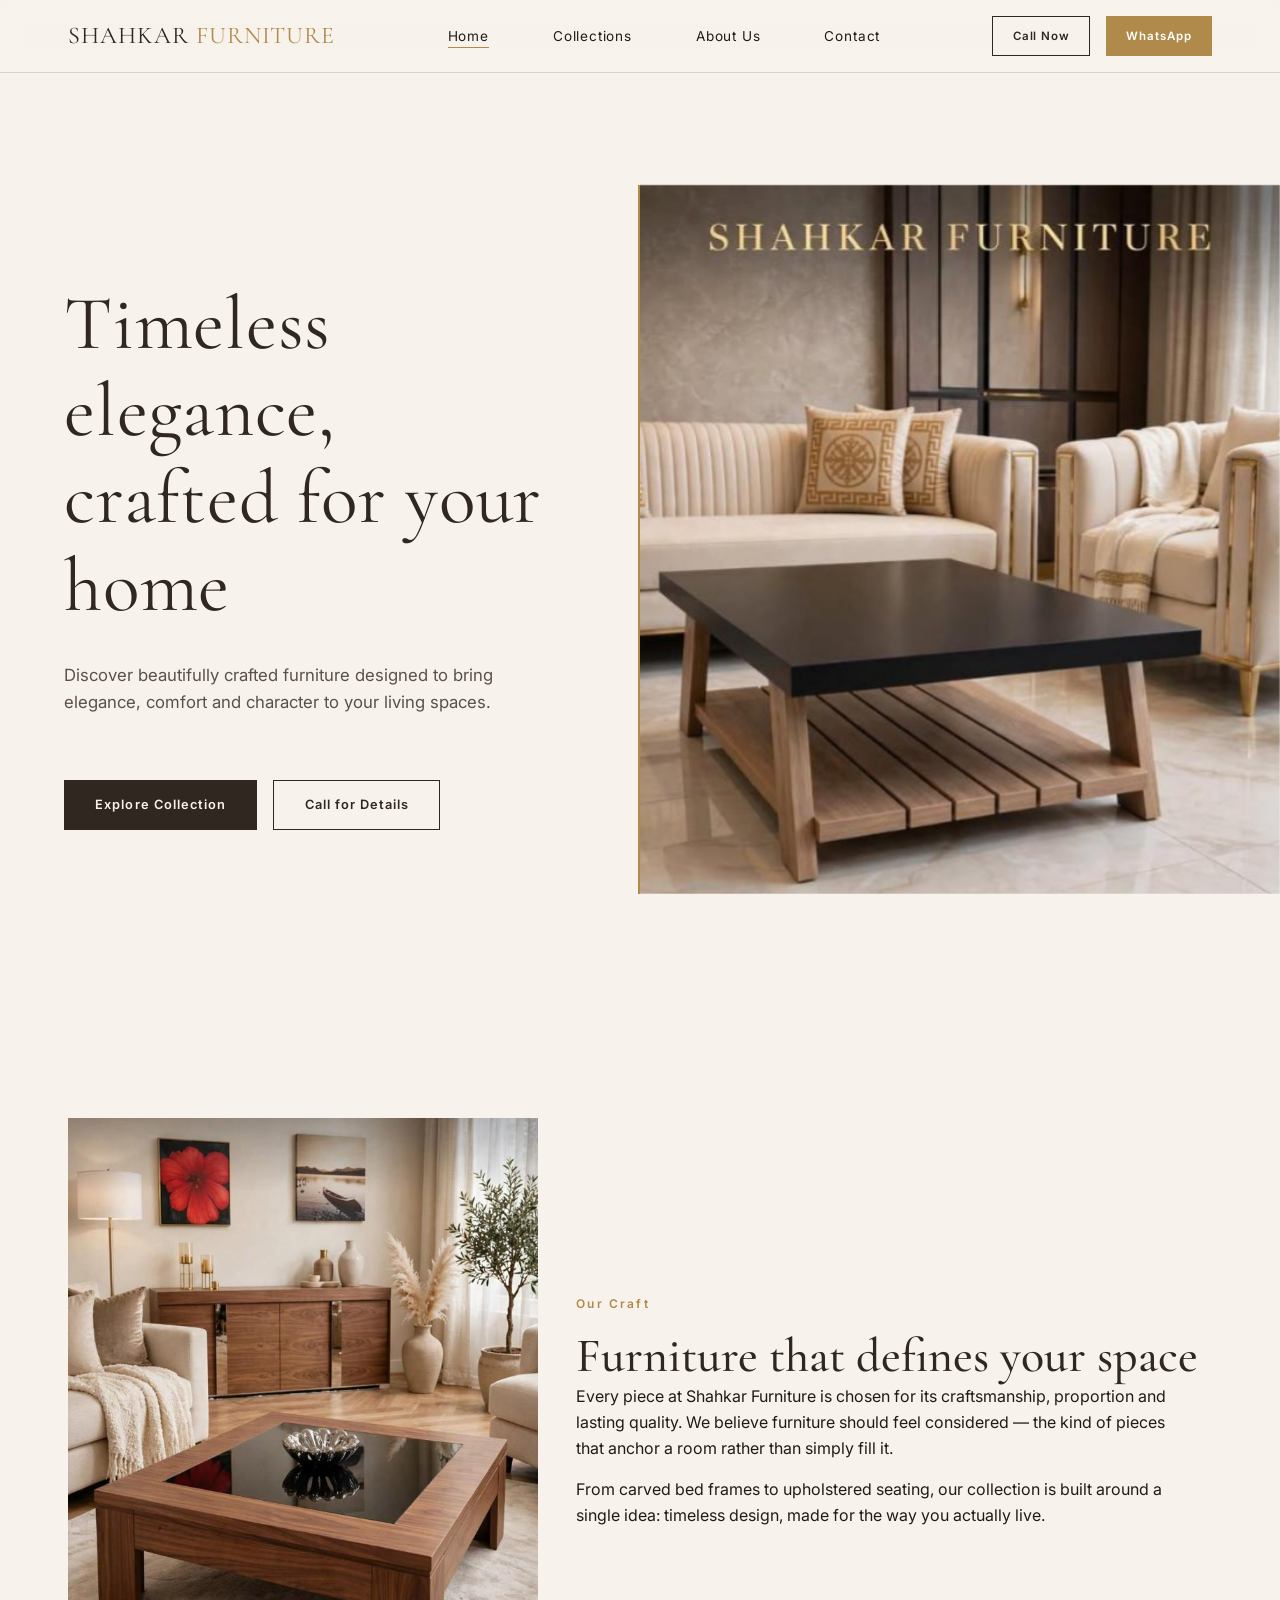
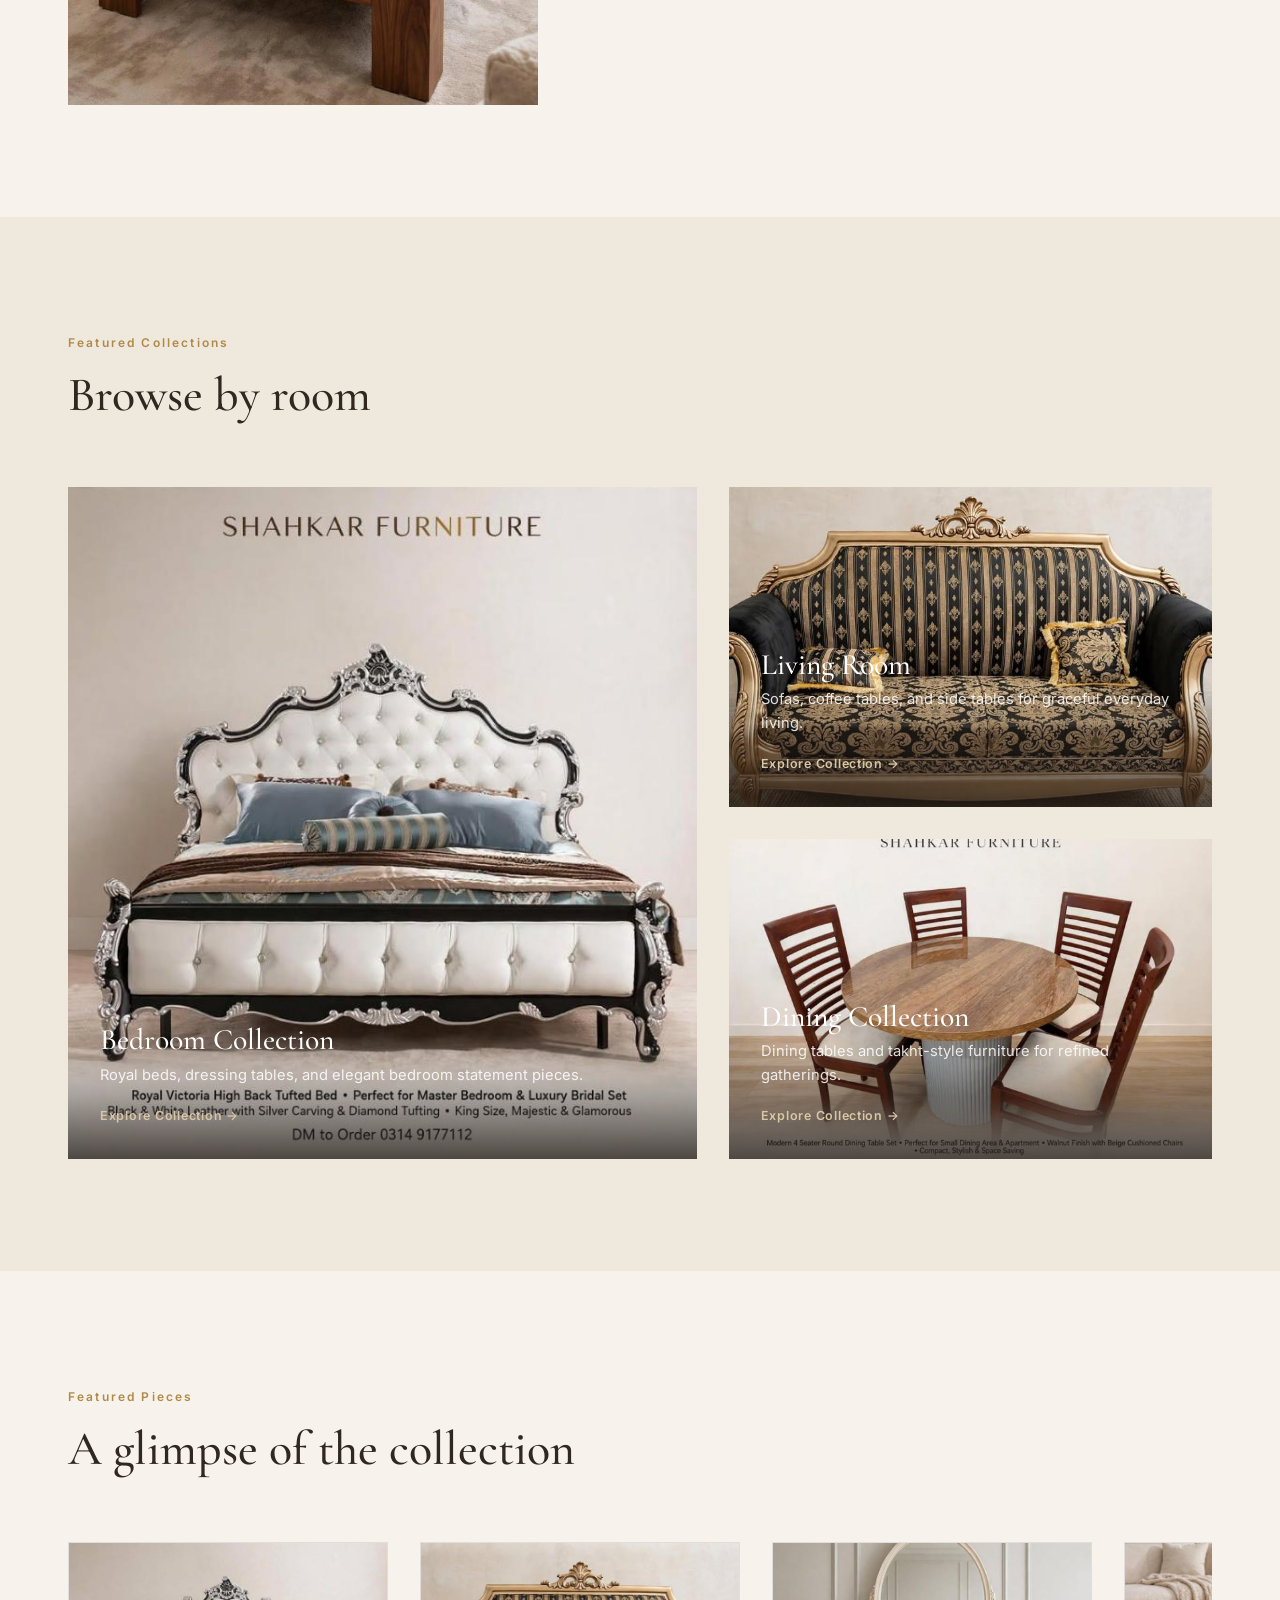
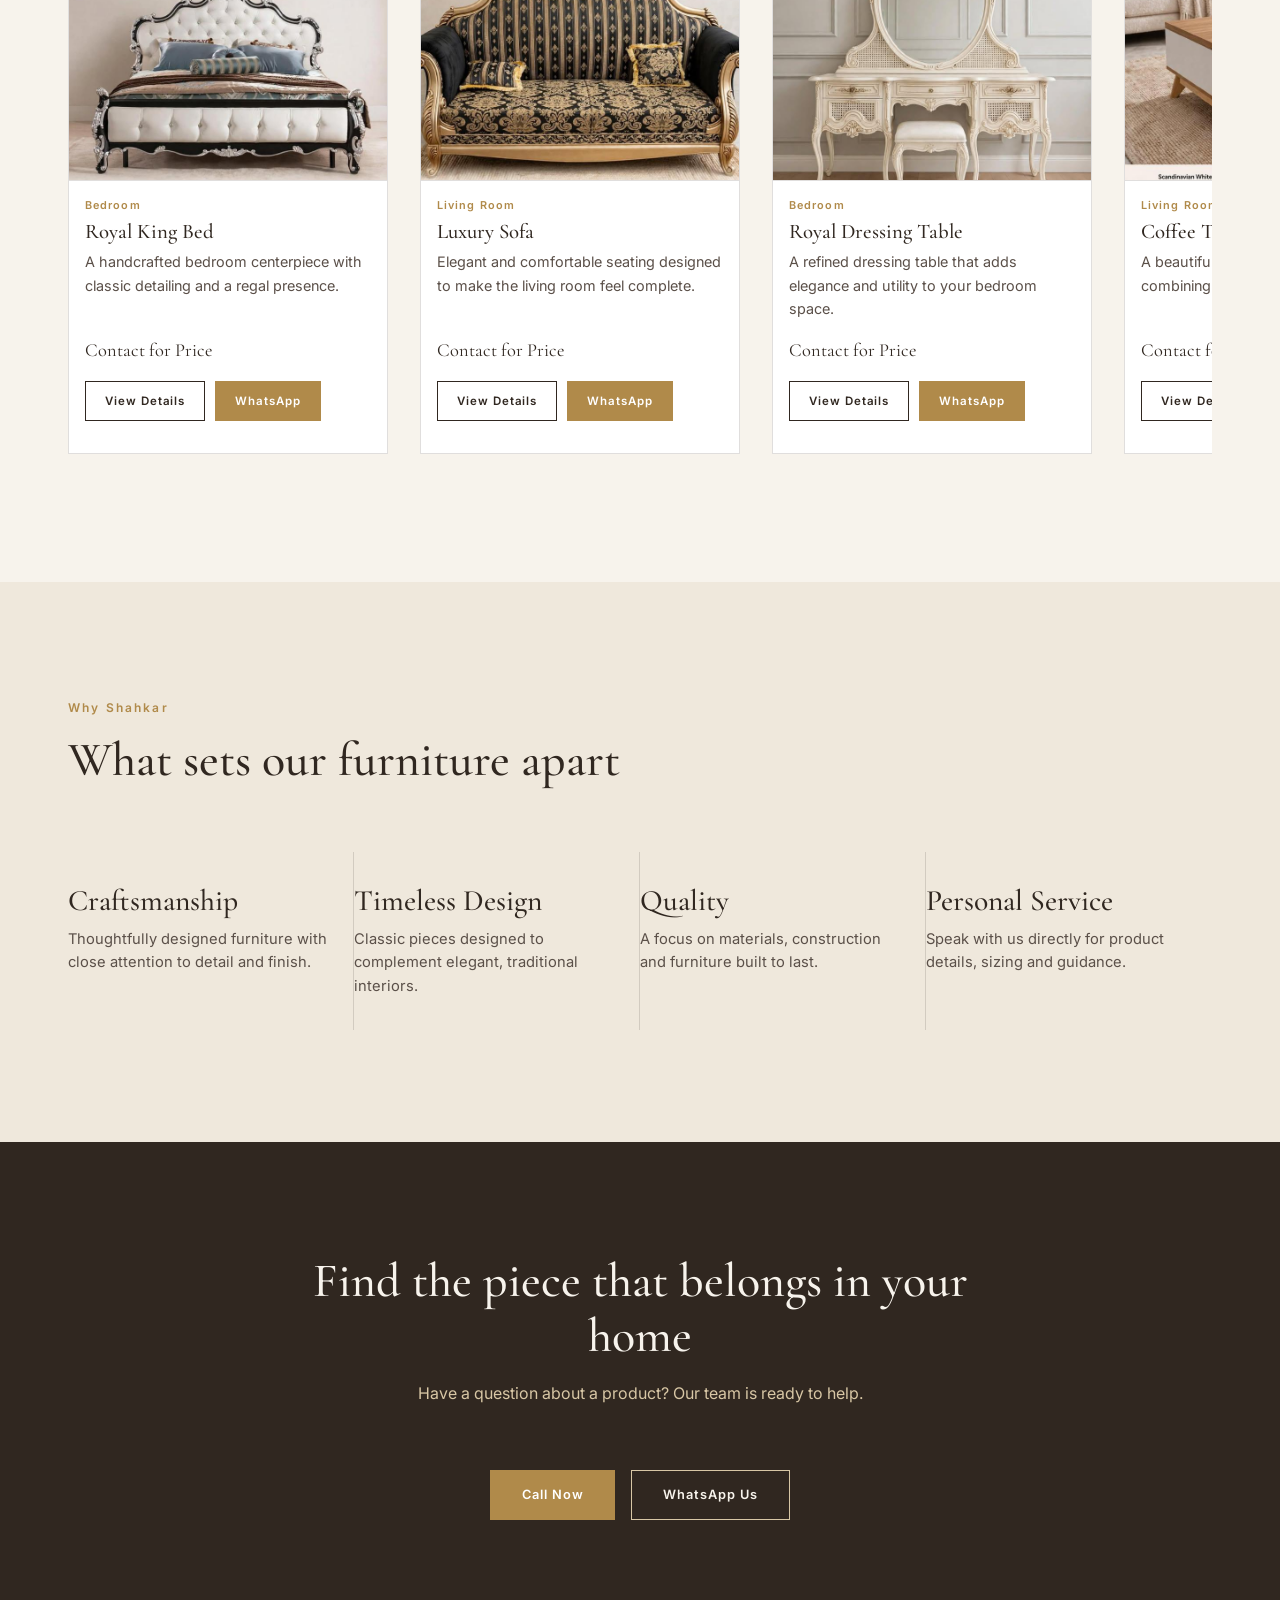
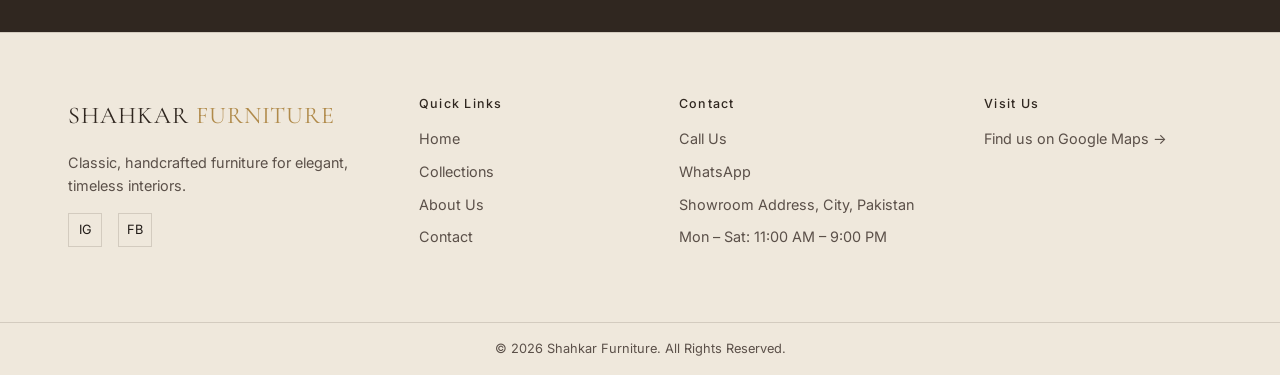
==== commit 4e46e96c: "added home page catalogue" ====
--- a/index.html
+++ b/index.html
@@ -148,21 +148,16 @@
         <h2>A glimpse of the collection</h2>
       </div>
 
-      <p class="placeholder-note">
-        Products shown below are placeholders. Final names, prices and photography
-        will be updated once the client catalog is provided.
-      </p>
-
       <div class="products-scroller">
 
         <article class="product-card">
           <div class="product-card__media">
-            <div class="img-placeholder" data-label="Royal King Bed"></div>
+            <img src="images/categories/bed/bed_1.jpeg" alt="Royal King Bed">
           </div>
           <div class="product-card__body">
             <span class="product-card__category">Bedroom</span>
             <h3 class="product-card__name">Royal King Bed</h3>
-            <p class="product-card__desc">A hand-finished bed frame with carved detailing, designed for a grand master bedroom.</p>
+            <p class="product-card__desc">A handcrafted bedroom centerpiece with classic detailing and a regal presence.</p>
             <span class="product-card__price">Contact for Price</span>
             <div class="product-card__actions">
               <a href="products.html" class="btn btn-outline btn-sm">View Details</a>
@@ -173,44 +168,28 @@
 
         <article class="product-card">
           <div class="product-card__media">
-            <div class="img-placeholder" data-label="Luxury Chesterfield Sofa"></div>
+            <img src="images/categories/sofa/sofa_1.jpeg" alt="Luxury Sofa">
           </div>
           <div class="product-card__body">
             <span class="product-card__category">Living Room</span>
-            <h3 class="product-card__name">Luxury Chesterfield Sofa</h3>
-            <p class="product-card__desc">Deep-buttoned upholstery over a solid hardwood frame, built for comfort and presence.</p>
-            <span class="product-card__price">Contact for Price</span>
-            <div class="product-card__actions">
-              <a href="products.html" class="btn btn-outline btn-sm">View Details</a>
-              <a href="#" data-contact="whatsapp" data-product="Luxury Chesterfield Sofa" class="btn btn-gold btn-sm">WhatsApp</a>
-            </div>
-          </div>
-        </article>
-
-        <article class="product-card">
-          <div class="product-card__media">
-            <div class="img-placeholder" data-label="Classic Dining Set"></div>
-          </div>
-          <div class="product-card__body">
-            <span class="product-card__category">Dining</span>
-            <h3 class="product-card__name">Classic Dining Set</h3>
-            <p class="product-card__desc">A six-seat dining table paired with upholstered chairs, finished in warm walnut tones.</p>
-            <span class="product-card__price">Contact for Price</span>
-            <div class="product-card__actions">
-              <a href="products.html" class="btn btn-outline btn-sm">View Details</a>
-              <a href="#" data-contact="whatsapp" data-product="Classic Dining Set" class="btn btn-gold btn-sm">WhatsApp</a>
-            </div>
-          </div>
-        </article>
-
-        <article class="product-card">
-          <div class="product-card__media">
-            <div class="img-placeholder" data-label="Royal Dressing Table"></div>
+            <h3 class="product-card__name">Luxury Sofa</h3>
+            <p class="product-card__desc">Elegant and comfortable seating designed to make the living room feel complete.</p>
+            <span class="product-card__price">Contact for Price</span>
+            <div class="product-card__actions">
+              <a href="products.html" class="btn btn-outline btn-sm">View Details</a>
+              <a href="#" data-contact="whatsapp" data-product="Luxury Sofa" class="btn btn-gold btn-sm">WhatsApp</a>
+            </div>
+          </div>
+        </article>
+
+        <article class="product-card">
+          <div class="product-card__media">
+            <img src="images/categories/dressing_table/dressi_1.jpeg" alt="Royal Dressing Table">
           </div>
           <div class="product-card__body">
             <span class="product-card__category">Bedroom</span>
             <h3 class="product-card__name">Royal Dressing Table</h3>
-            <p class="product-card__desc">An ornate dressing table with a beveled mirror and gold-toned hardware accents.</p>
+            <p class="product-card__desc">A refined dressing table that adds elegance and utility to your bedroom space.</p>
             <span class="product-card__price">Contact for Price</span>
             <div class="product-card__actions">
               <a href="products.html" class="btn btn-outline btn-sm">View Details</a>
@@ -221,16 +200,32 @@
 
         <article class="product-card">
           <div class="product-card__media">
-            <div class="img-placeholder" data-label="Luxury Wardrobe"></div>
-          </div>
-          <div class="product-card__body">
-            <span class="product-card__category">Bedroom</span>
-            <h3 class="product-card__name">Luxury Wardrobe</h3>
-            <p class="product-card__desc">A spacious carved wardrobe designed to match the grandeur of a royal bedroom set.</p>
-            <span class="product-card__price">Contact for Price</span>
-            <div class="product-card__actions">
-              <a href="products.html" class="btn btn-outline btn-sm">View Details</a>
-              <a href="#" data-contact="whatsapp" data-product="Luxury Wardrobe" class="btn btn-gold btn-sm">WhatsApp</a>
+            <img src="images/categories/coffee_table/tab_1.jpeg" alt="Coffee Table">
+          </div>
+          <div class="product-card__body">
+            <span class="product-card__category">Living Room</span>
+            <h3 class="product-card__name">Coffee Table</h3>
+            <p class="product-card__desc">A beautiful focal point for the lounge, combining style and everyday practicality.</p>
+            <span class="product-card__price">Contact for Price</span>
+            <div class="product-card__actions">
+              <a href="products.html" class="btn btn-outline btn-sm">View Details</a>
+              <a href="#" data-contact="whatsapp" data-product="Coffee Table" class="btn btn-gold btn-sm">WhatsApp</a>
+            </div>
+          </div>
+        </article>
+
+        <article class="product-card">
+          <div class="product-card__media">
+            <img src="images/categories/takht_table/tab_1.jpeg" alt="Takht Table">
+          </div>
+          <div class="product-card__body">
+            <span class="product-card__category">Dining</span>
+            <h3 class="product-card__name">Takht Table</h3>
+            <p class="product-card__desc">Traditional dining furniture with warm wood tones and a graceful statement silhouette.</p>
+            <span class="product-card__price">Contact for Price</span>
+            <div class="product-card__actions">
+              <a href="products.html" class="btn btn-outline btn-sm">View Details</a>
+              <a href="#" data-contact="whatsapp" data-product="Takht Table" class="btn btn-gold btn-sm">WhatsApp</a>
             </div>
           </div>
         </article>
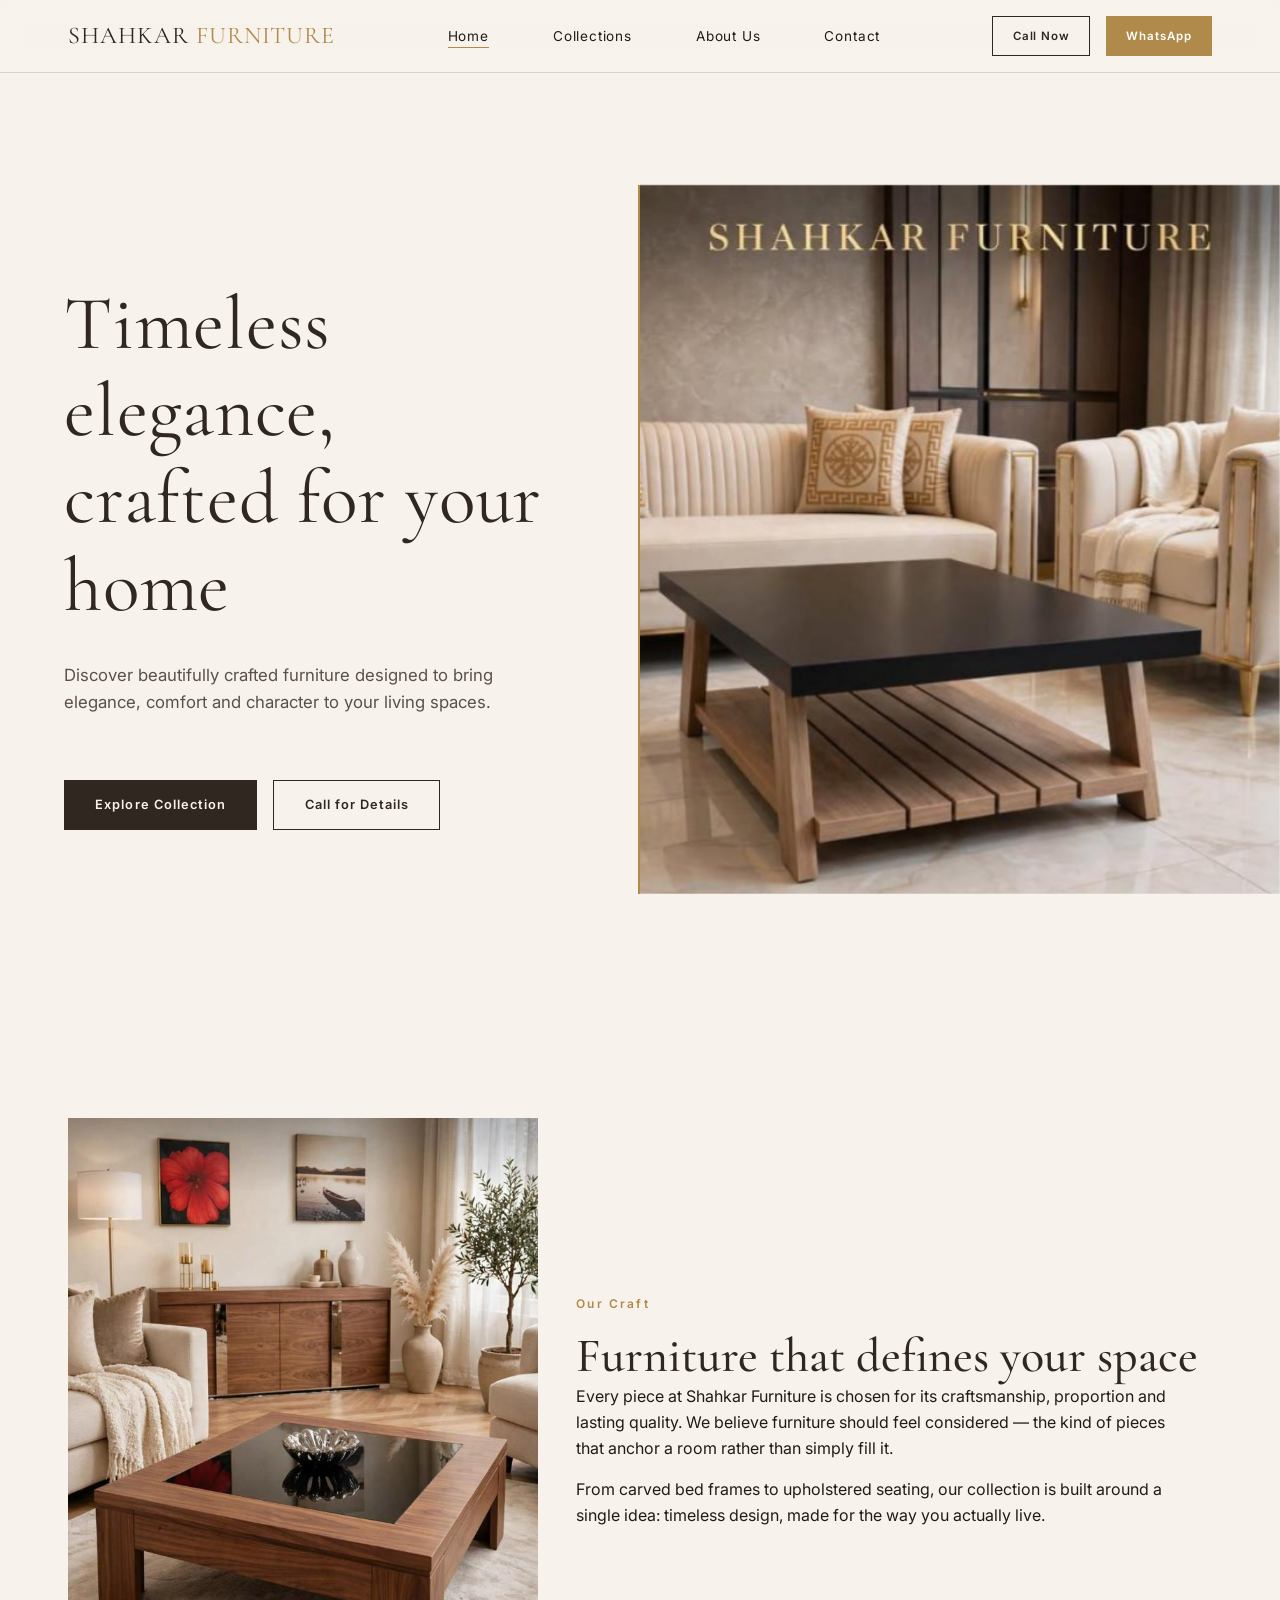
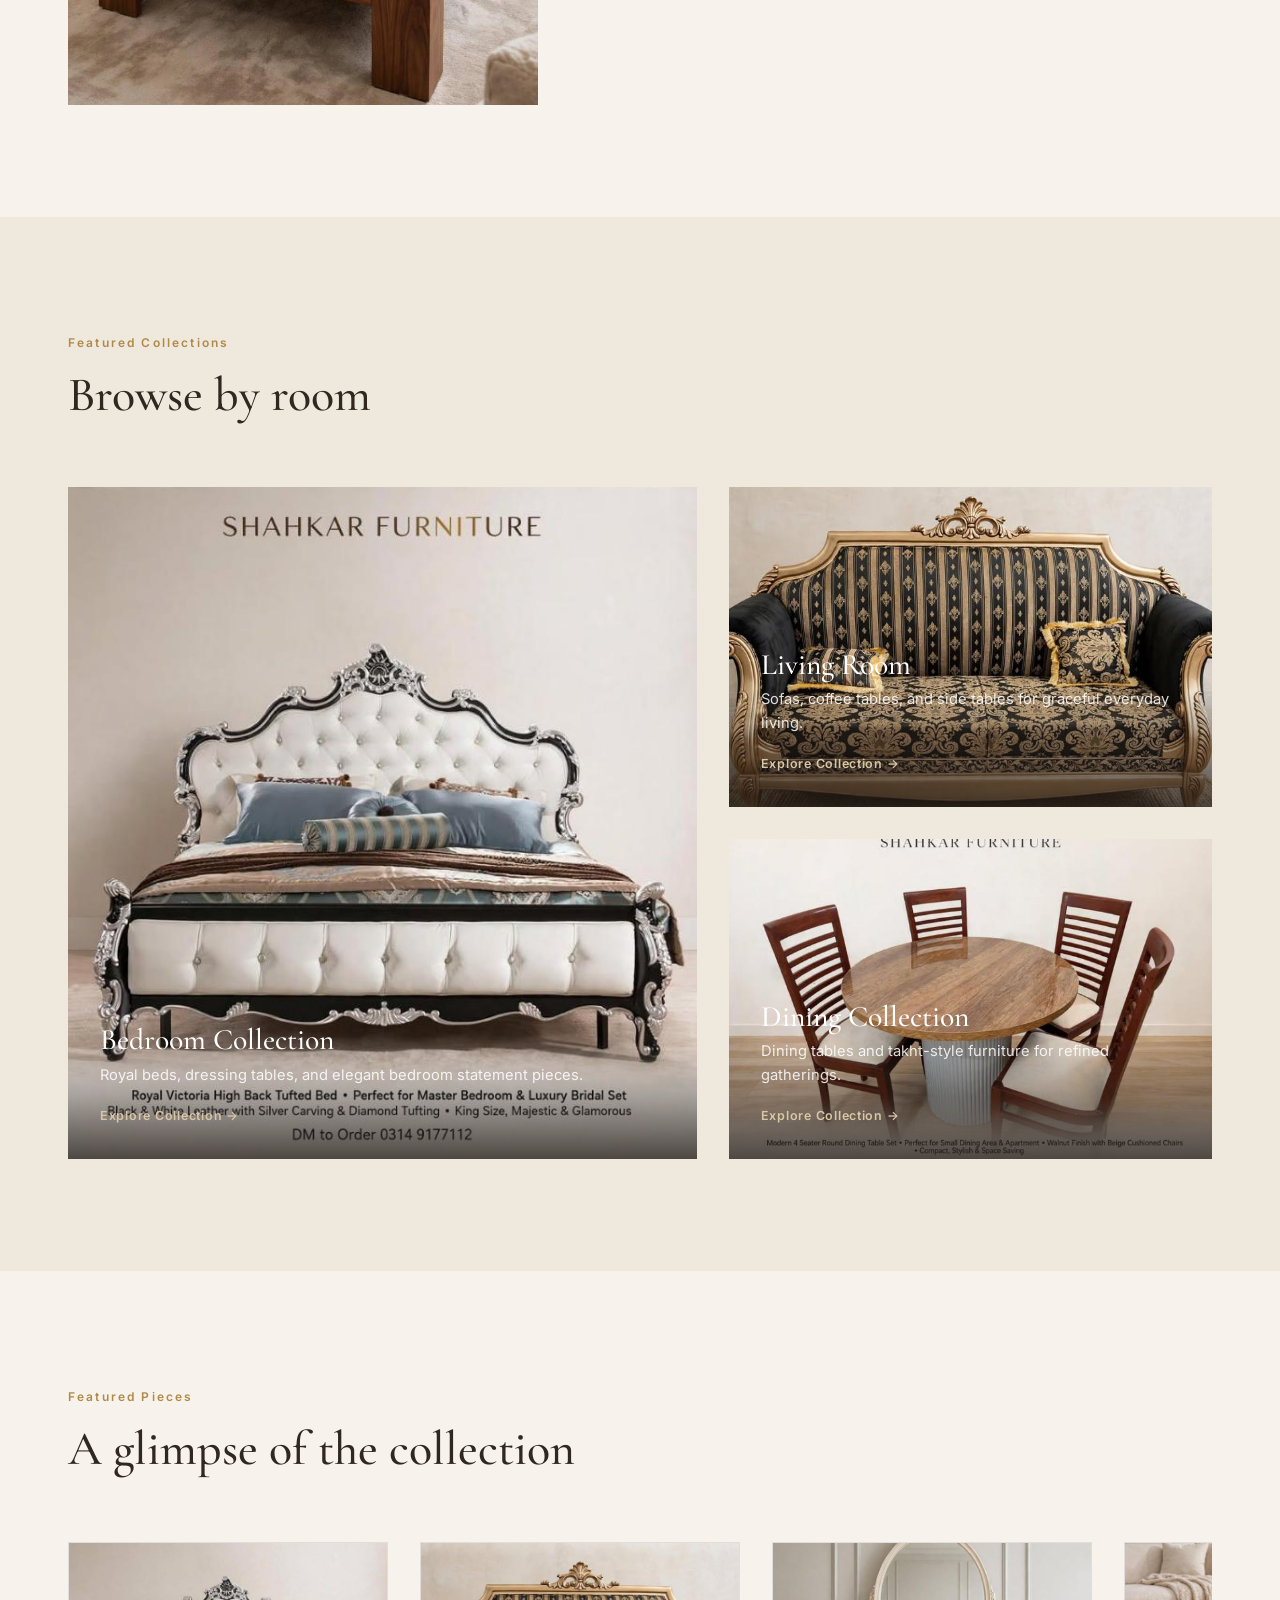
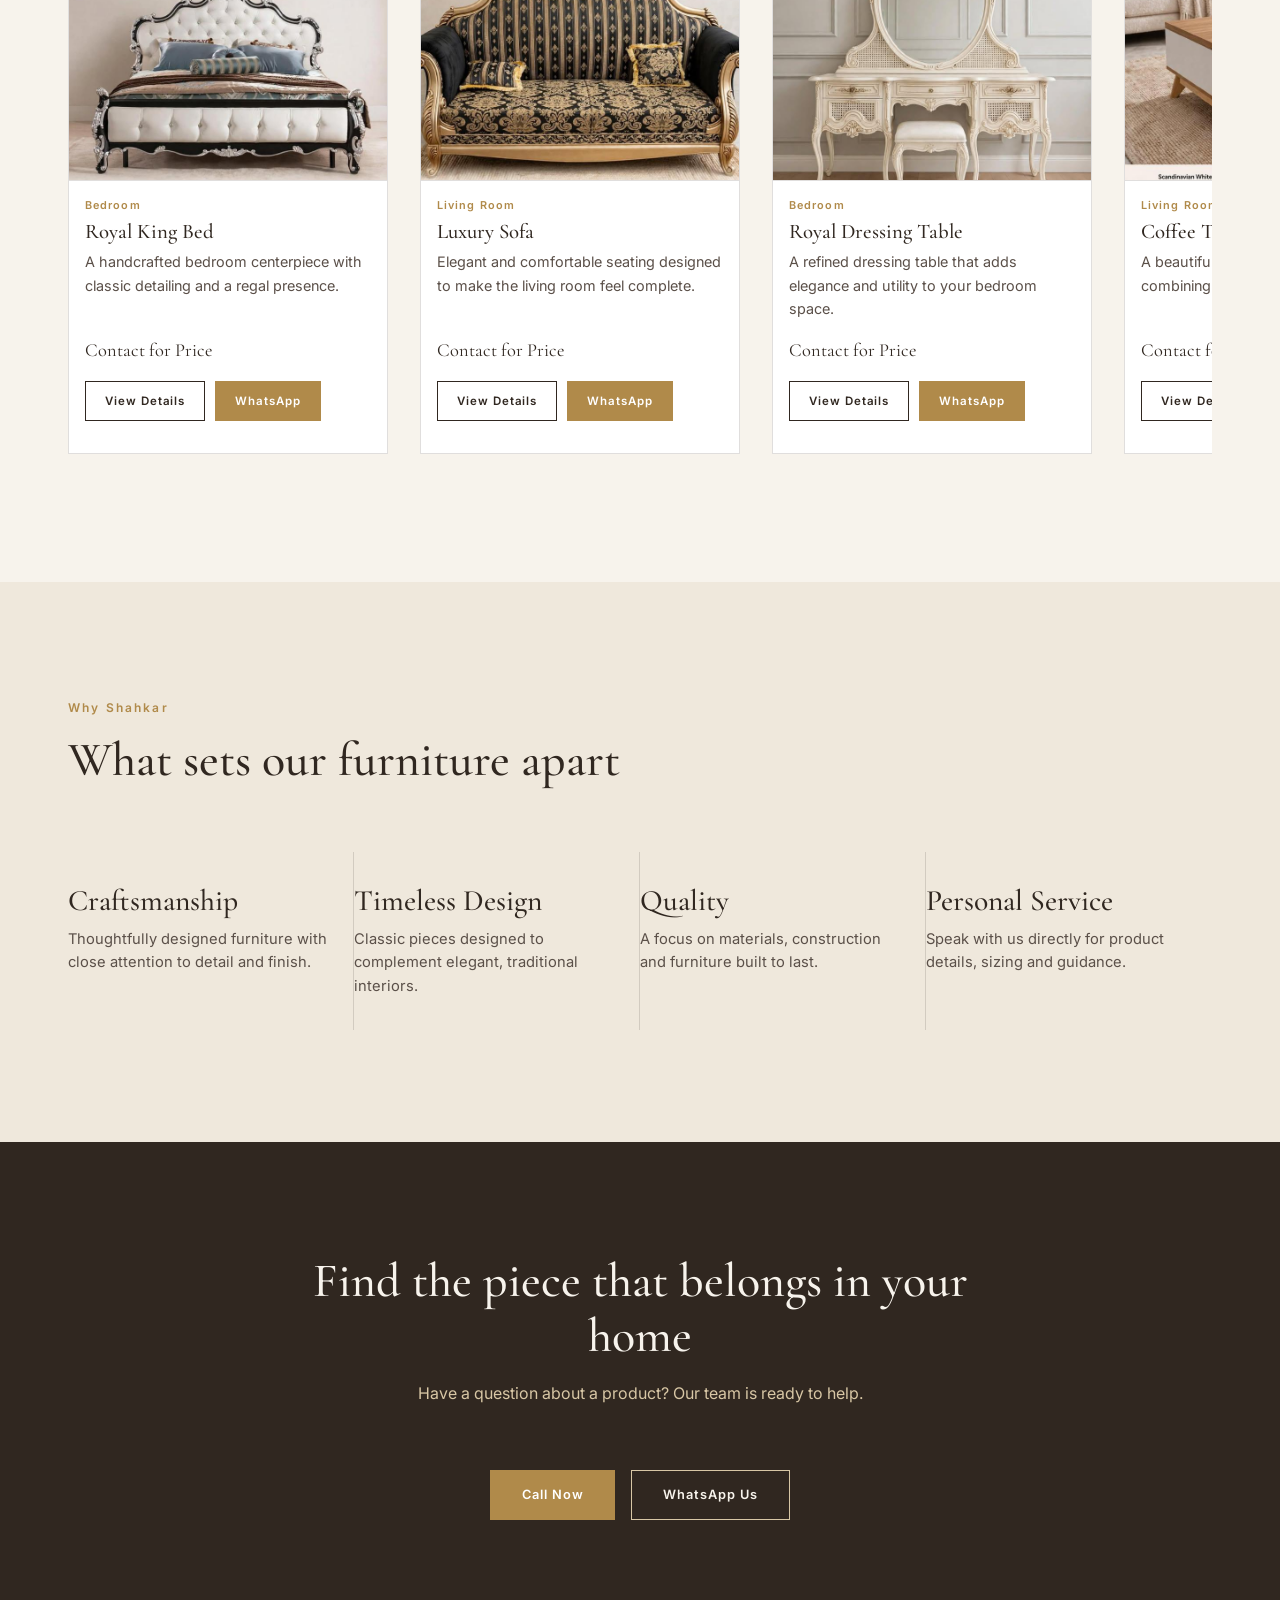
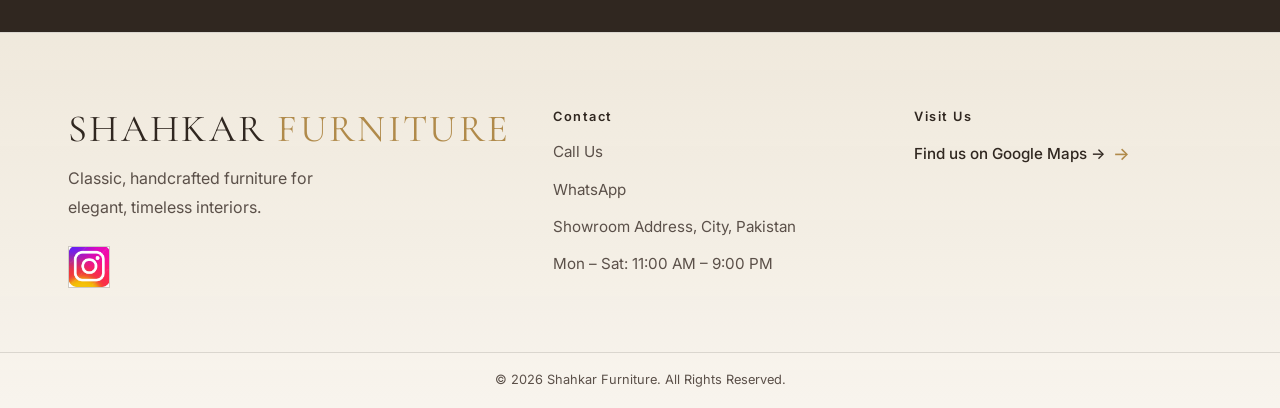
==== commit e4720685: "added insta link" ====
--- a/index.html
+++ b/index.html
@@ -280,19 +280,10 @@
         <div class="navbar__logo">SHAHKAR <span>FURNITURE</span></div>
         <p>Classic, handcrafted furniture for elegant, timeless interiors.</p>
         <div class="footer__social">
-          <a href="#" aria-label="Instagram">IG</a>
-          <a href="#" aria-label="Facebook">FB</a>
-        </div>
-      </div>
-
-      <div class="footer__links">
-        <h4>Quick Links</h4>
-        <ul>
-          <li><a href="index.html">Home</a></li>
-          <li><a href="products.html">Collections</a></li>
-          <li><a href="about.html">About Us</a></li>
-          <li><a href="#contact">Contact</a></li>
-        </ul>
+          <a href="https://www.instagram.com/shahkar.furnitures/" target="_blank" rel="noopener noreferrer" aria-label="Instagram">
+            <img src="images/logo/insta.jpeg" alt="Instagram" />
+          </a>
+        </div>
       </div>
 
       <div class="footer__contact">
--- a/css/style.css
+++ b/css/style.css
@@ -709,73 +709,151 @@
 
 /* 13. Footer ------------------------------------------------------------------ */
 .footer {
-  background: var(--color-bg-alt);
-  padding-top: var(--space-lg);
-  border-top: var(--border-hairline);
+  background: linear-gradient(180deg, rgba(239, 232, 220, 0.96) 0%, rgba(247, 243, 236, 0.98) 100%);
+  padding-top: clamp(3rem, 6vw, 5rem);
+  border-top: 1px solid rgba(48, 39, 32, 0.14);
 }
 
 .footer__grid {
   display: grid;
-  grid-template-columns: 1.4fr 1fr 1.2fr 1fr;
-  gap: var(--space-md);
-  padding-bottom: var(--space-lg);
-}
-
-.footer__brand .navbar__logo { margin-bottom: var(--space-sm); }
+  grid-template-columns: 1.8fr 1.3fr 1.2fr;
+  gap: clamp(2rem, 3vw, 4rem);
+  padding-bottom: clamp(2.5rem, 5vw, 4rem);
+  align-items: start;
+}
+
+.footer__brand {
+  display: flex;
+  flex-direction: column;
+  gap: 1rem;
+}
+
+.footer__brand .navbar__logo {
+  margin-bottom: 0;
+  font-size: clamp(2rem, 3vw, 2.8rem);
+  line-height: 1;
+  letter-spacing: 0.06em;
+}
 
 .footer__brand p {
   color: var(--color-text-soft);
-  font-size: 0.9rem;
+  font-size: 1rem;
+  line-height: 1.8;
+  max-width: 28ch;
 }
 
 .footer h4 {
   font-family: var(--font-body);
-  font-size: 0.78rem;
-  letter-spacing: 0.1em;
+  font-size: 0.8rem;
+  letter-spacing: 0.12em;
+  text-transform: none;
   color: var(--color-deep-brown);
-  margin-bottom: var(--space-sm);
-}
-
-.footer ul li { margin-bottom: 0.6rem; font-size: 0.9rem; color: var(--color-text-soft); }
-
-.footer ul li a:hover { color: var(--color-gold); }
+  margin-bottom: 1rem;
+  font-weight: 600;
+}
+
+.footer__links ul,
+.footer__contact ul,
+.footer__map ul {
+  display: flex;
+  flex-direction: column;
+  gap: 0.8rem;
+}
+
+.footer ul li {
+  margin-bottom: 0;
+  font-size: 0.95rem;
+  color: var(--color-text-soft);
+  line-height: 1.6;
+}
+
+.footer ul li a {
+  transition: color 0.25s ease;
+}
+
+.footer ul li a:hover,
+.footer ul li a:focus-visible {
+  color: var(--color-gold);
+}
 
 .footer__social {
   display: flex;
-  gap: var(--space-sm);
-  margin-top: var(--space-sm);
+  gap: 0.75rem;
+  margin-top: 0.5rem;
 }
 
 .footer__social a {
-  width: 34px; height: 34px;
-  border: var(--border-hairline);
-  display: flex; align-items: center; justify-content: center;
-  font-size: 0.8rem;
-  transition: border-color 0.3s var(--ease-showroom), color 0.3s var(--ease-showroom);
-}
-
-.footer__social a:hover { border-color: var(--color-gold); color: var(--color-gold); }
+  width: 42px;
+  height: 42px;
+  border: 1px solid rgba(48, 39, 32, 0.2);
+  display: flex;
+  align-items: center;
+  justify-content: center;
+  background: rgba(255, 255, 255, 0.18);
+  transition: all 0.25s ease;
+  overflow: hidden;
+  padding: 0;
+}
+
+.footer__social a img {
+  width: 100%;
+  height: 100%;
+  object-fit: cover;
+  display: block;
+}
+
+.footer__social a:hover,
+.footer__social a:focus-visible {
+  border-color: var(--color-gold);
+  transform: translateY(-1px);
+  box-shadow: 0 6px 18px rgba(176, 138, 74, 0.14);
+}
+
+.footer__map a {
+  display: inline-flex;
+  align-items: center;
+  gap: 0.5rem;
+  font-weight: 500;
+  color: var(--color-deep-brown);
+}
+
+.footer__map a::after {
+  content: '→';
+  color: var(--color-gold);
+  font-size: 1.1rem;
+  transition: transform 0.25s ease;
+}
+
+.footer__map a:hover::after,
+.footer__map a:focus-visible::after {
+  transform: translateX(3px);
+}
 
 .footer__bottom {
-  border-top: var(--border-hairline);
-  padding: var(--space-sm) 0 calc(var(--space-sm) + 64px);
+  border-top: 1px solid rgba(48, 39, 32, 0.14);
+  padding: 1.1rem 0 calc(1.1rem + 64px);
   text-align: center;
   font-size: 0.8rem;
   color: var(--color-text-soft);
+  background: rgba(255, 255, 255, 0.06);
 }
 
 @media (min-width: 601px) {
-  .footer__bottom { padding-bottom: var(--space-sm); }
+  .footer__bottom { padding-bottom: 1.1rem; }
 }
 
 /* 14. Mobile sticky contact bar ---------------------------------------------- */
 .mobile-contact-bar {
   display: none;
   position: fixed;
-  bottom: 0; left: 0; right: 0;
+  bottom: 0;
+  left: 0;
+  right: 0;
   z-index: 200;
-  background: var(--color-white);
-  border-top: var(--border-hairline);
+  background: rgba(255, 255, 255, 0.96);
+  backdrop-filter: blur(8px);
+  border-top: 1px solid rgba(48, 39, 32, 0.16);
+  box-shadow: 0 -8px 30px rgba(20, 14, 11, 0.08);
 }
 
 .mobile-contact-bar__inner {
@@ -785,20 +863,26 @@
 .mobile-contact-bar a {
   flex: 1;
   text-align: center;
-  padding: 0.9rem 0;
+  padding: 0.95rem 0;
   font-size: 0.82rem;
   font-weight: 600;
-  letter-spacing: 0.04em;
+  letter-spacing: 0.06em;
+  transition: background 0.25s ease, color 0.25s ease;
 }
 
 .mobile-contact-bar a:first-child {
-  border-right: var(--border-hairline);
+  border-right: 1px solid rgba(48, 39, 32, 0.12);
   color: var(--color-deep-brown);
 }
 
 .mobile-contact-bar a:last-child {
   background: var(--color-gold);
   color: var(--color-white);
+}
+
+.mobile-contact-bar a:hover,
+.mobile-contact-bar a:focus-visible {
+  opacity: 0.96;
 }
 
 /* 15. Products page — hero + filters ------------------------------------------ */
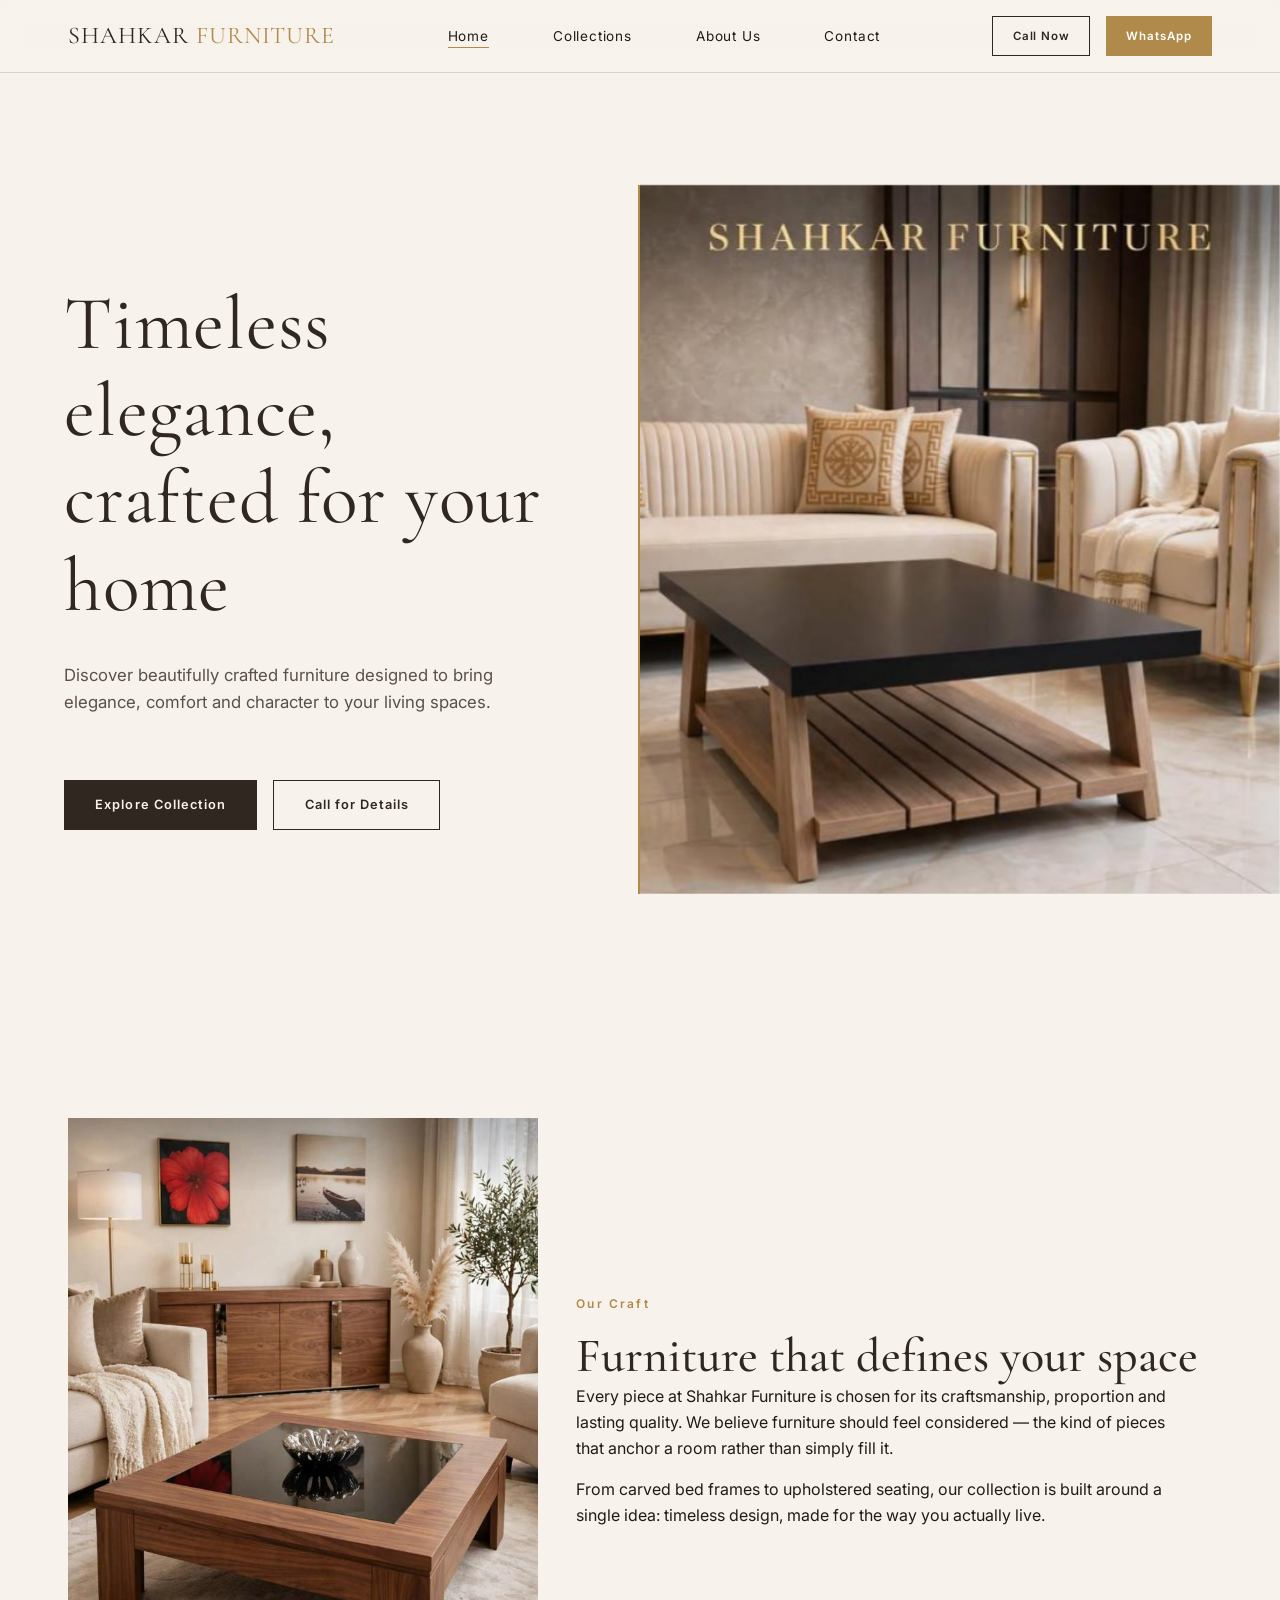
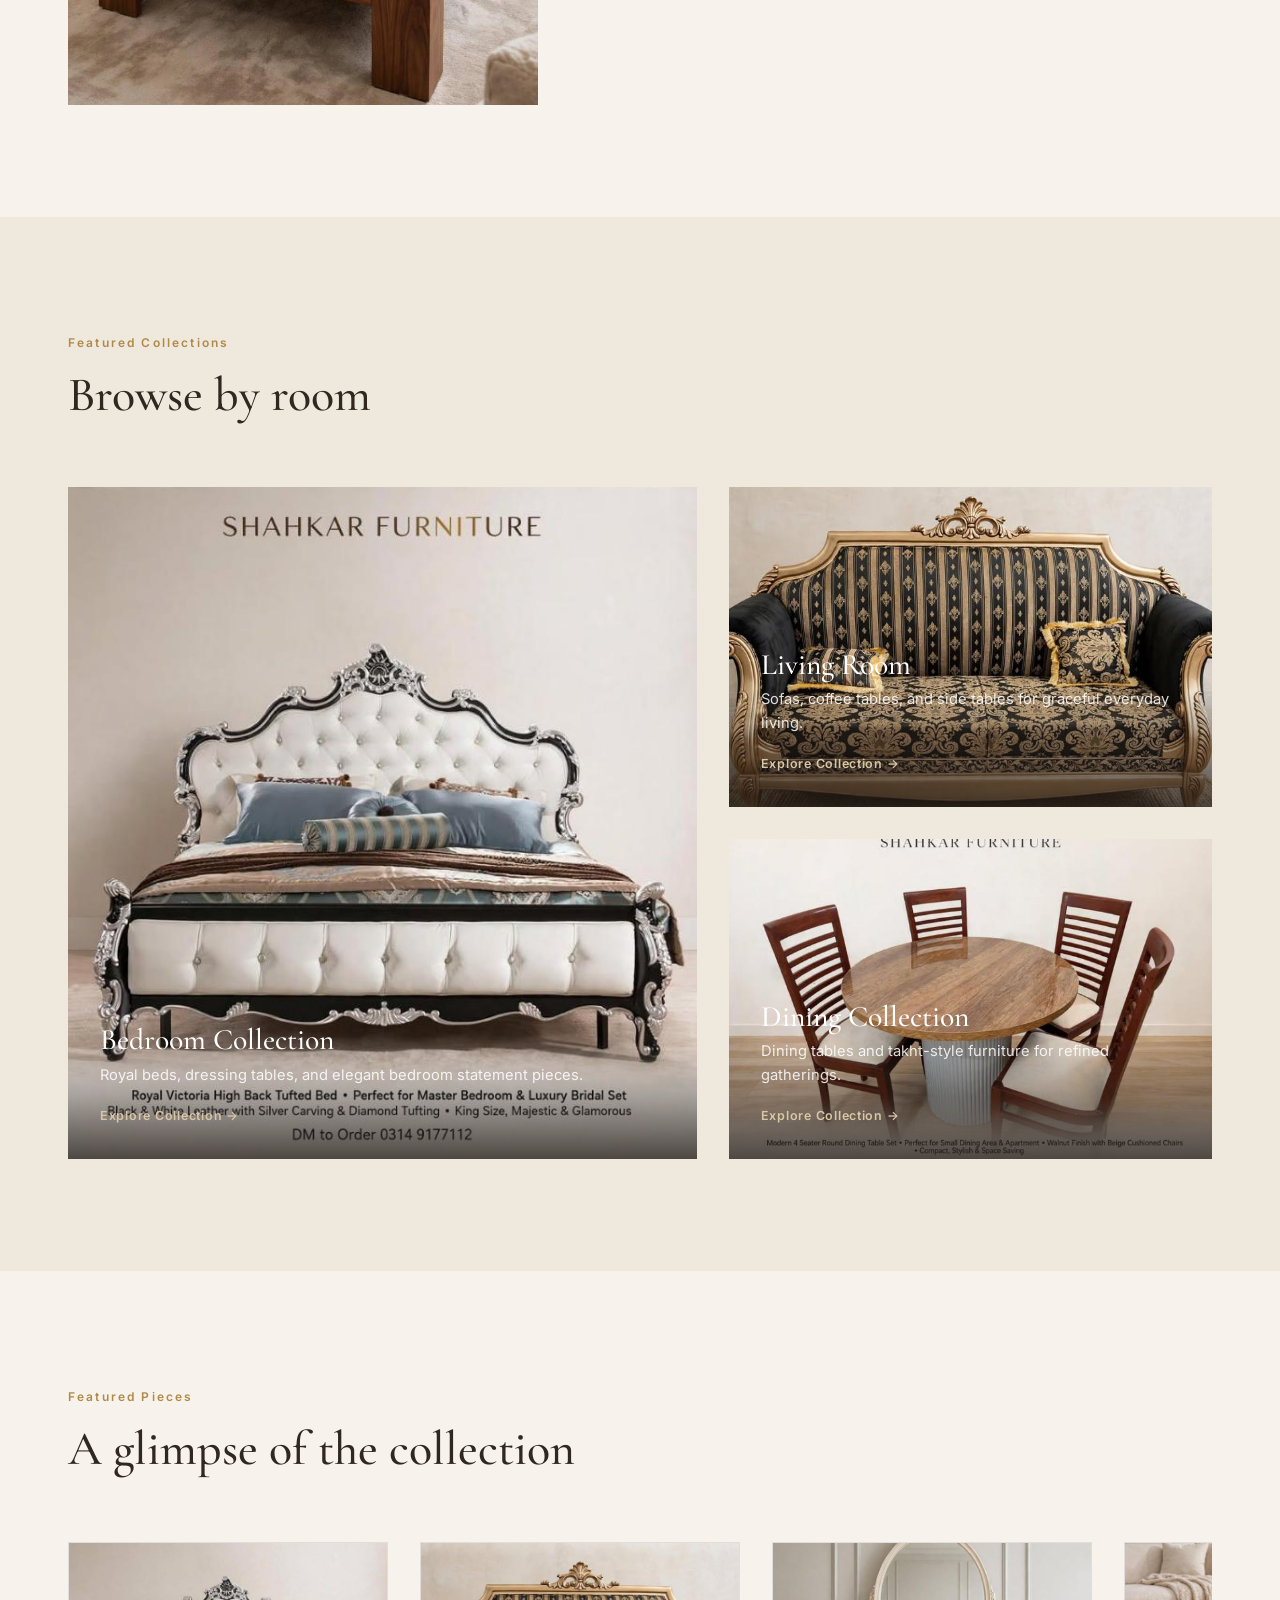
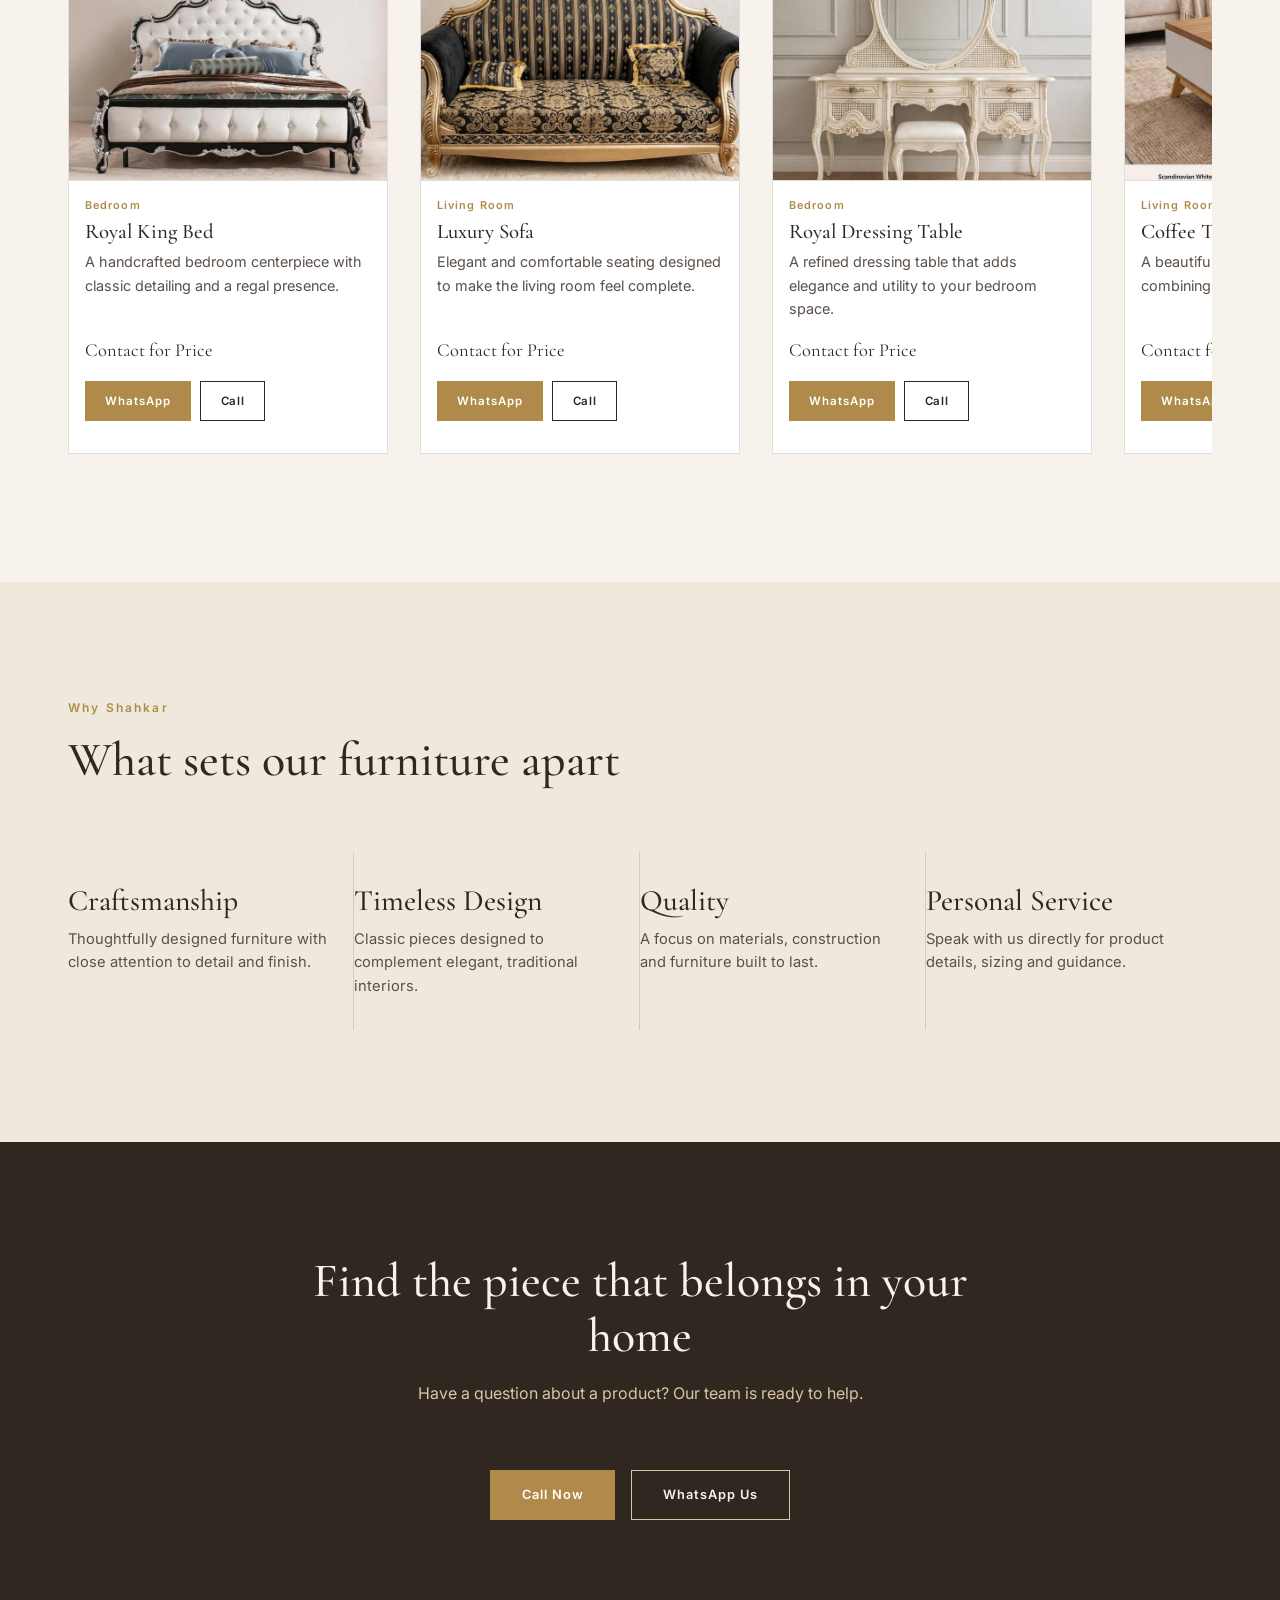
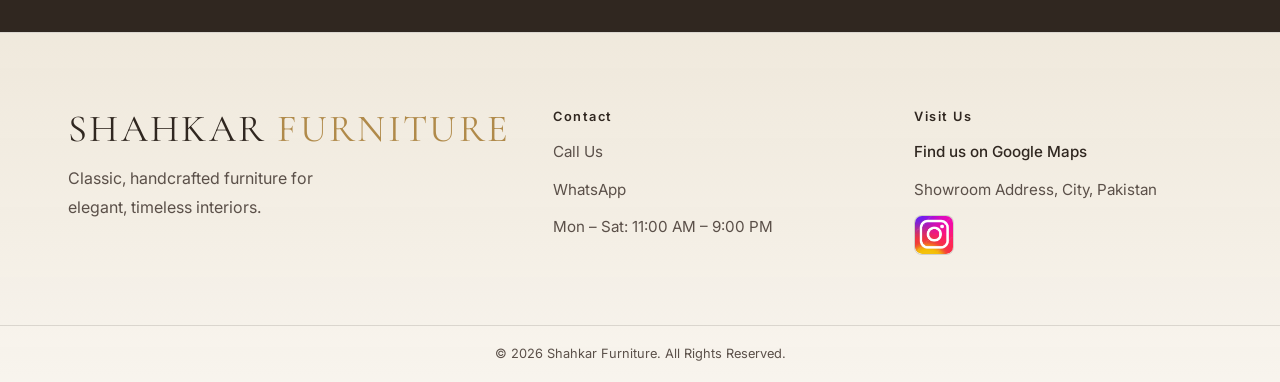
==== commit 45e499f2: "adjusted few things like footer and shopping cart" ====
--- a/index.html
+++ b/index.html
@@ -160,8 +160,8 @@
             <p class="product-card__desc">A handcrafted bedroom centerpiece with classic detailing and a regal presence.</p>
             <span class="product-card__price">Contact for Price</span>
             <div class="product-card__actions">
-              <a href="products.html" class="btn btn-outline btn-sm">View Details</a>
               <a href="#" data-contact="whatsapp" data-product="Royal King Bed" class="btn btn-gold btn-sm">WhatsApp</a>
+              <a href="#" data-contact="call" class="btn btn-outline btn-sm">Call</a>
             </div>
           </div>
         </article>
@@ -176,8 +176,8 @@
             <p class="product-card__desc">Elegant and comfortable seating designed to make the living room feel complete.</p>
             <span class="product-card__price">Contact for Price</span>
             <div class="product-card__actions">
-              <a href="products.html" class="btn btn-outline btn-sm">View Details</a>
               <a href="#" data-contact="whatsapp" data-product="Luxury Sofa" class="btn btn-gold btn-sm">WhatsApp</a>
+              <a href="#" data-contact="call" class="btn btn-outline btn-sm">Call</a>
             </div>
           </div>
         </article>
@@ -192,8 +192,8 @@
             <p class="product-card__desc">A refined dressing table that adds elegance and utility to your bedroom space.</p>
             <span class="product-card__price">Contact for Price</span>
             <div class="product-card__actions">
-              <a href="products.html" class="btn btn-outline btn-sm">View Details</a>
               <a href="#" data-contact="whatsapp" data-product="Royal Dressing Table" class="btn btn-gold btn-sm">WhatsApp</a>
+              <a href="#" data-contact="call" class="btn btn-outline btn-sm">Call</a>
             </div>
           </div>
         </article>
@@ -208,8 +208,8 @@
             <p class="product-card__desc">A beautiful focal point for the lounge, combining style and everyday practicality.</p>
             <span class="product-card__price">Contact for Price</span>
             <div class="product-card__actions">
-              <a href="products.html" class="btn btn-outline btn-sm">View Details</a>
               <a href="#" data-contact="whatsapp" data-product="Coffee Table" class="btn btn-gold btn-sm">WhatsApp</a>
+              <a href="#" data-contact="call" class="btn btn-outline btn-sm">Call</a>
             </div>
           </div>
         </article>
@@ -224,8 +224,8 @@
             <p class="product-card__desc">Traditional dining furniture with warm wood tones and a graceful statement silhouette.</p>
             <span class="product-card__price">Contact for Price</span>
             <div class="product-card__actions">
-              <a href="products.html" class="btn btn-outline btn-sm">View Details</a>
               <a href="#" data-contact="whatsapp" data-product="Takht Table" class="btn btn-gold btn-sm">WhatsApp</a>
+              <a href="#" data-contact="call" class="btn btn-outline btn-sm">Call</a>
             </div>
           </div>
         </article>
@@ -279,11 +279,6 @@
       <div class="footer__brand">
         <div class="navbar__logo">SHAHKAR <span>FURNITURE</span></div>
         <p>Classic, handcrafted furniture for elegant, timeless interiors.</p>
-        <div class="footer__social">
-          <a href="https://www.instagram.com/shahkar.furnitures/" target="_blank" rel="noopener noreferrer" aria-label="Instagram">
-            <img src="images/logo/insta.jpeg" alt="Instagram" />
-          </a>
-        </div>
       </div>
 
       <div class="footer__contact">
@@ -291,7 +286,6 @@
         <ul>
           <li><a href="#" data-contact="call">Call Us</a></li>
           <li><a href="#" data-contact="whatsapp">WhatsApp</a></li>
-          <li>Showroom Address, City, Pakistan</li>
           <li>Mon – Sat: 11:00 AM – 9:00 PM</li>
         </ul>
       </div>
@@ -299,7 +293,13 @@
       <div class="footer__map">
         <h4>Visit Us</h4>
         <ul>
-          <li><a href="https://maps.google.com" target="_blank" rel="noopener">Find us on Google Maps →</a></li>
+          <li><a href="https://maps.google.com" target="_blank" rel="noopener">Find us on Google Maps</a></li>
+          <li>Showroom Address, City, Pakistan</li>
+          <li>
+            <a href="https://www.instagram.com/shahkar.furnitures/" target="_blank" rel="noopener noreferrer" aria-label="Instagram" class="footer__social-link">
+              <img src="images/logo/insta.jpeg" alt="Instagram" />
+            </a>
+          </li>
         </ul>
       </div>
     </div>
--- a/css/style.css
+++ b/css/style.css
@@ -782,20 +782,23 @@
   margin-top: 0.5rem;
 }
 
-.footer__social a {
-  width: 42px;
-  height: 42px;
-  border: 1px solid rgba(48, 39, 32, 0.2);
-  display: flex;
+.footer__social a,
+.footer__social-link {
+  width: 40px;
+  height: 40px;
+  border: 1px solid rgba(48, 39, 32, 0.18);
+  display: inline-flex;
   align-items: center;
   justify-content: center;
-  background: rgba(255, 255, 255, 0.18);
+  background: linear-gradient(135deg, rgba(255,255,255,0.4), rgba(255,255,255,0.14));
   transition: all 0.25s ease;
   overflow: hidden;
   padding: 0;
-}
-
-.footer__social a img {
+  border-radius: 8px;
+}
+
+.footer__social a img,
+.footer__social-link img {
   width: 100%;
   height: 100%;
   object-fit: cover;
@@ -803,30 +806,24 @@
 }
 
 .footer__social a:hover,
-.footer__social a:focus-visible {
+.footer__social a:focus-visible,
+.footer__social-link:hover,
+.footer__social-link:focus-visible {
   border-color: var(--color-gold);
   transform: translateY(-1px);
-  box-shadow: 0 6px 18px rgba(176, 138, 74, 0.14);
+  box-shadow: 0 6px 16px rgba(176, 138, 74, 0.14);
 }
 
 .footer__map a {
   display: inline-flex;
   align-items: center;
-  gap: 0.5rem;
   font-weight: 500;
   color: var(--color-deep-brown);
+  text-decoration: none;
 }
 
 .footer__map a::after {
-  content: '→';
-  color: var(--color-gold);
-  font-size: 1.1rem;
-  transition: transform 0.25s ease;
-}
-
-.footer__map a:hover::after,
-.footer__map a:focus-visible::after {
-  transform: translateX(3px);
+  content: none;
 }
 
 .footer__bottom {
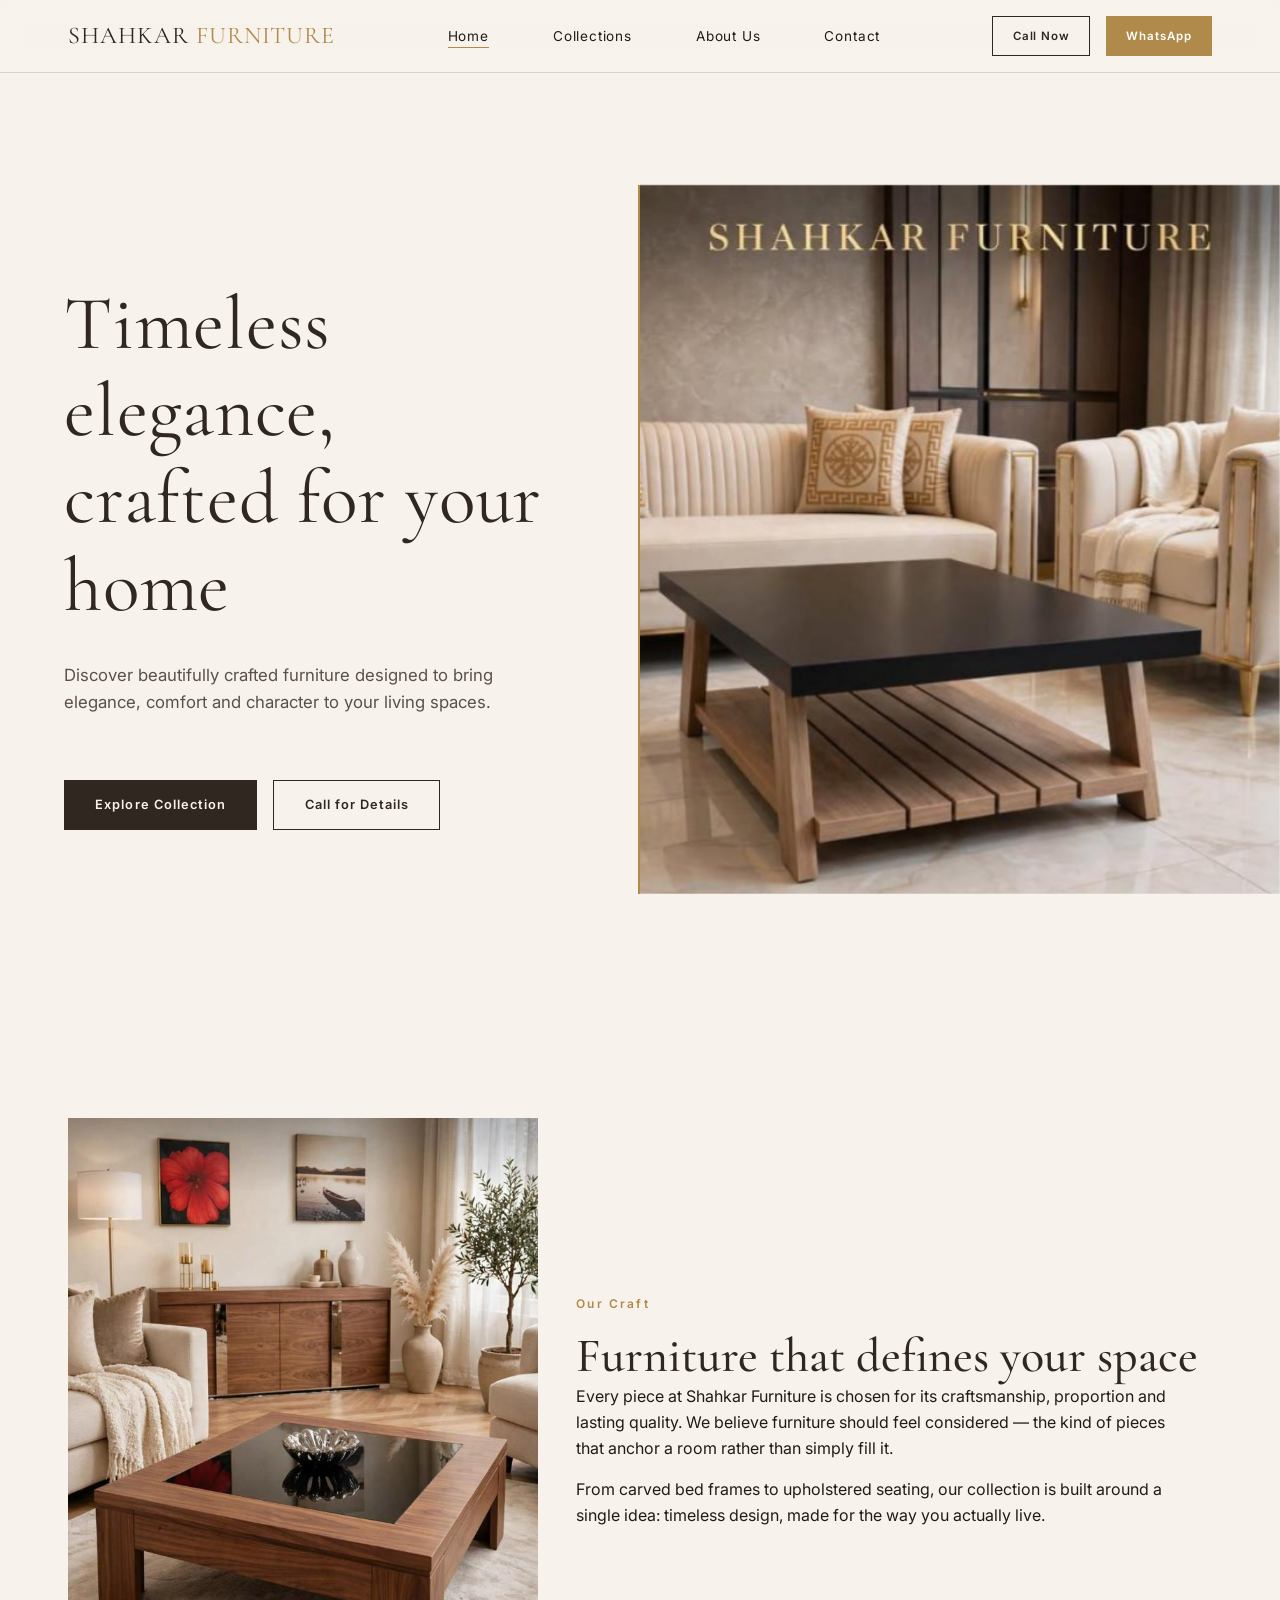
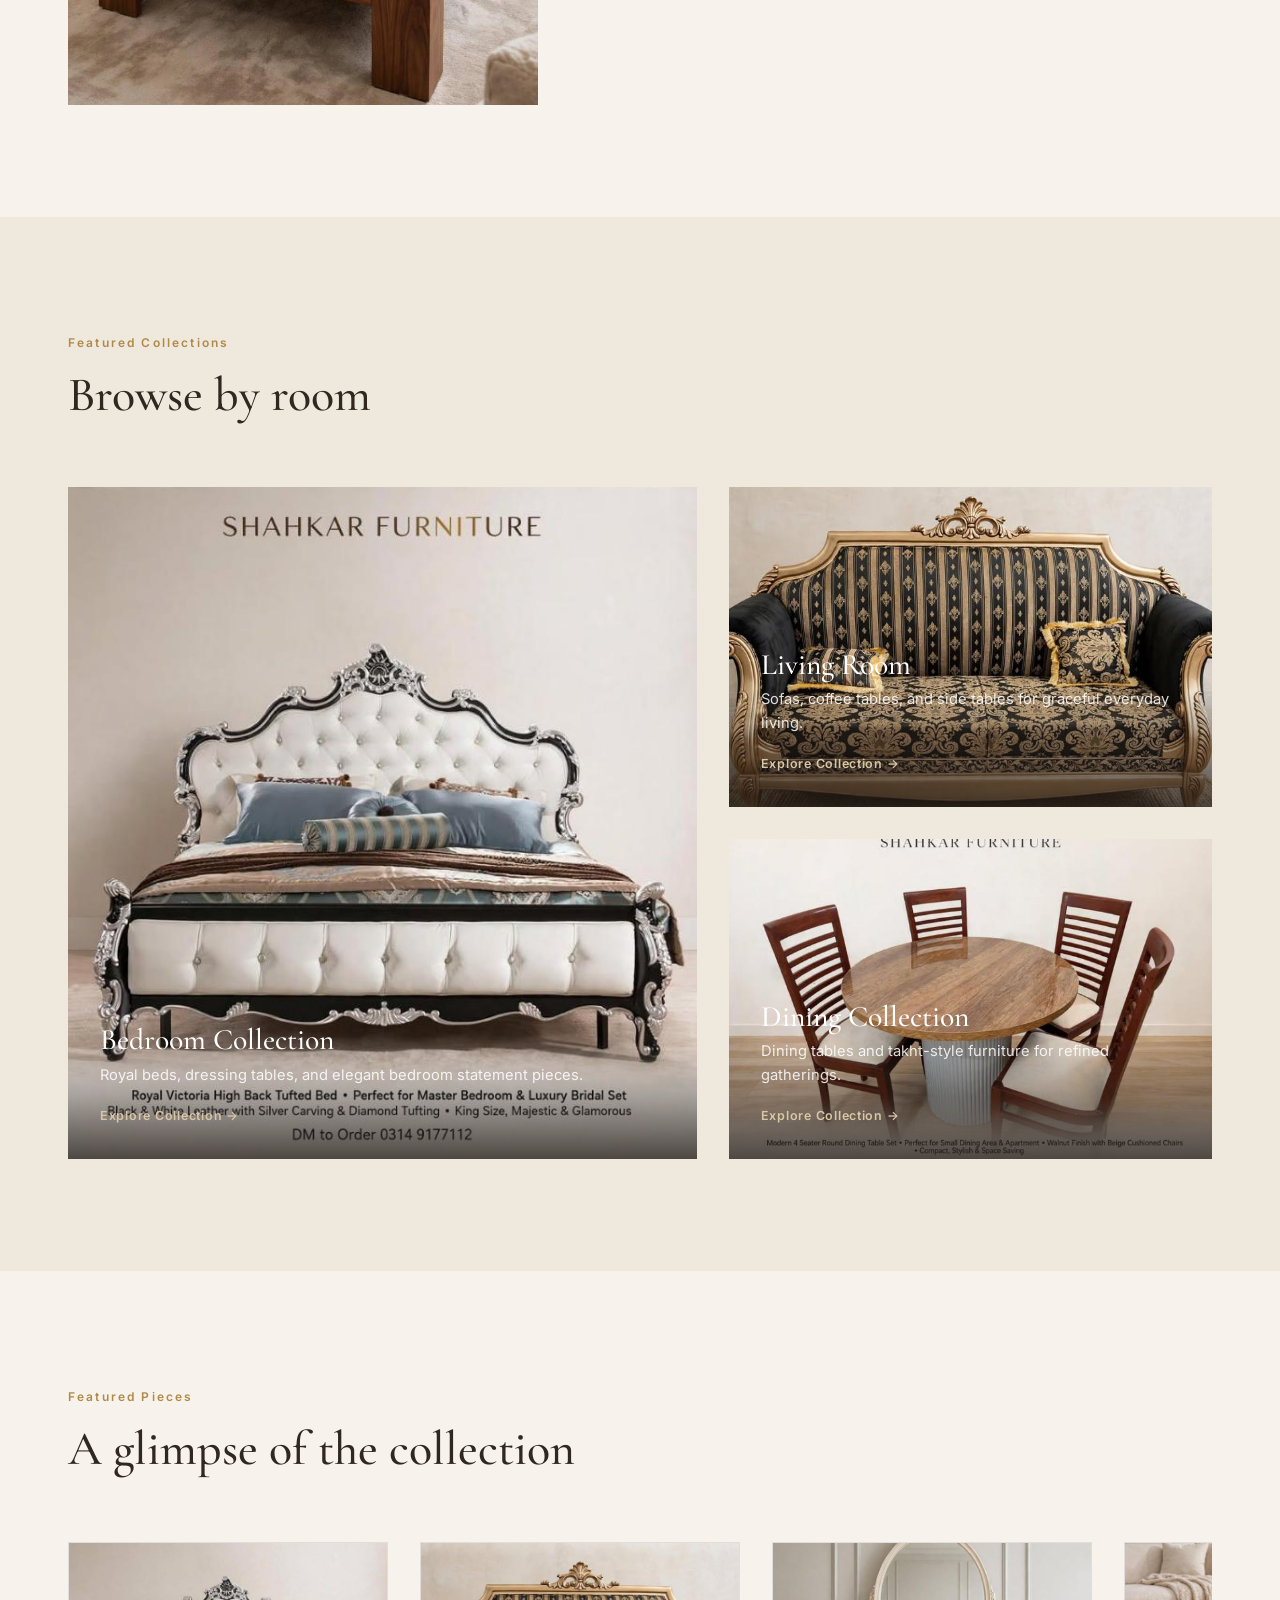
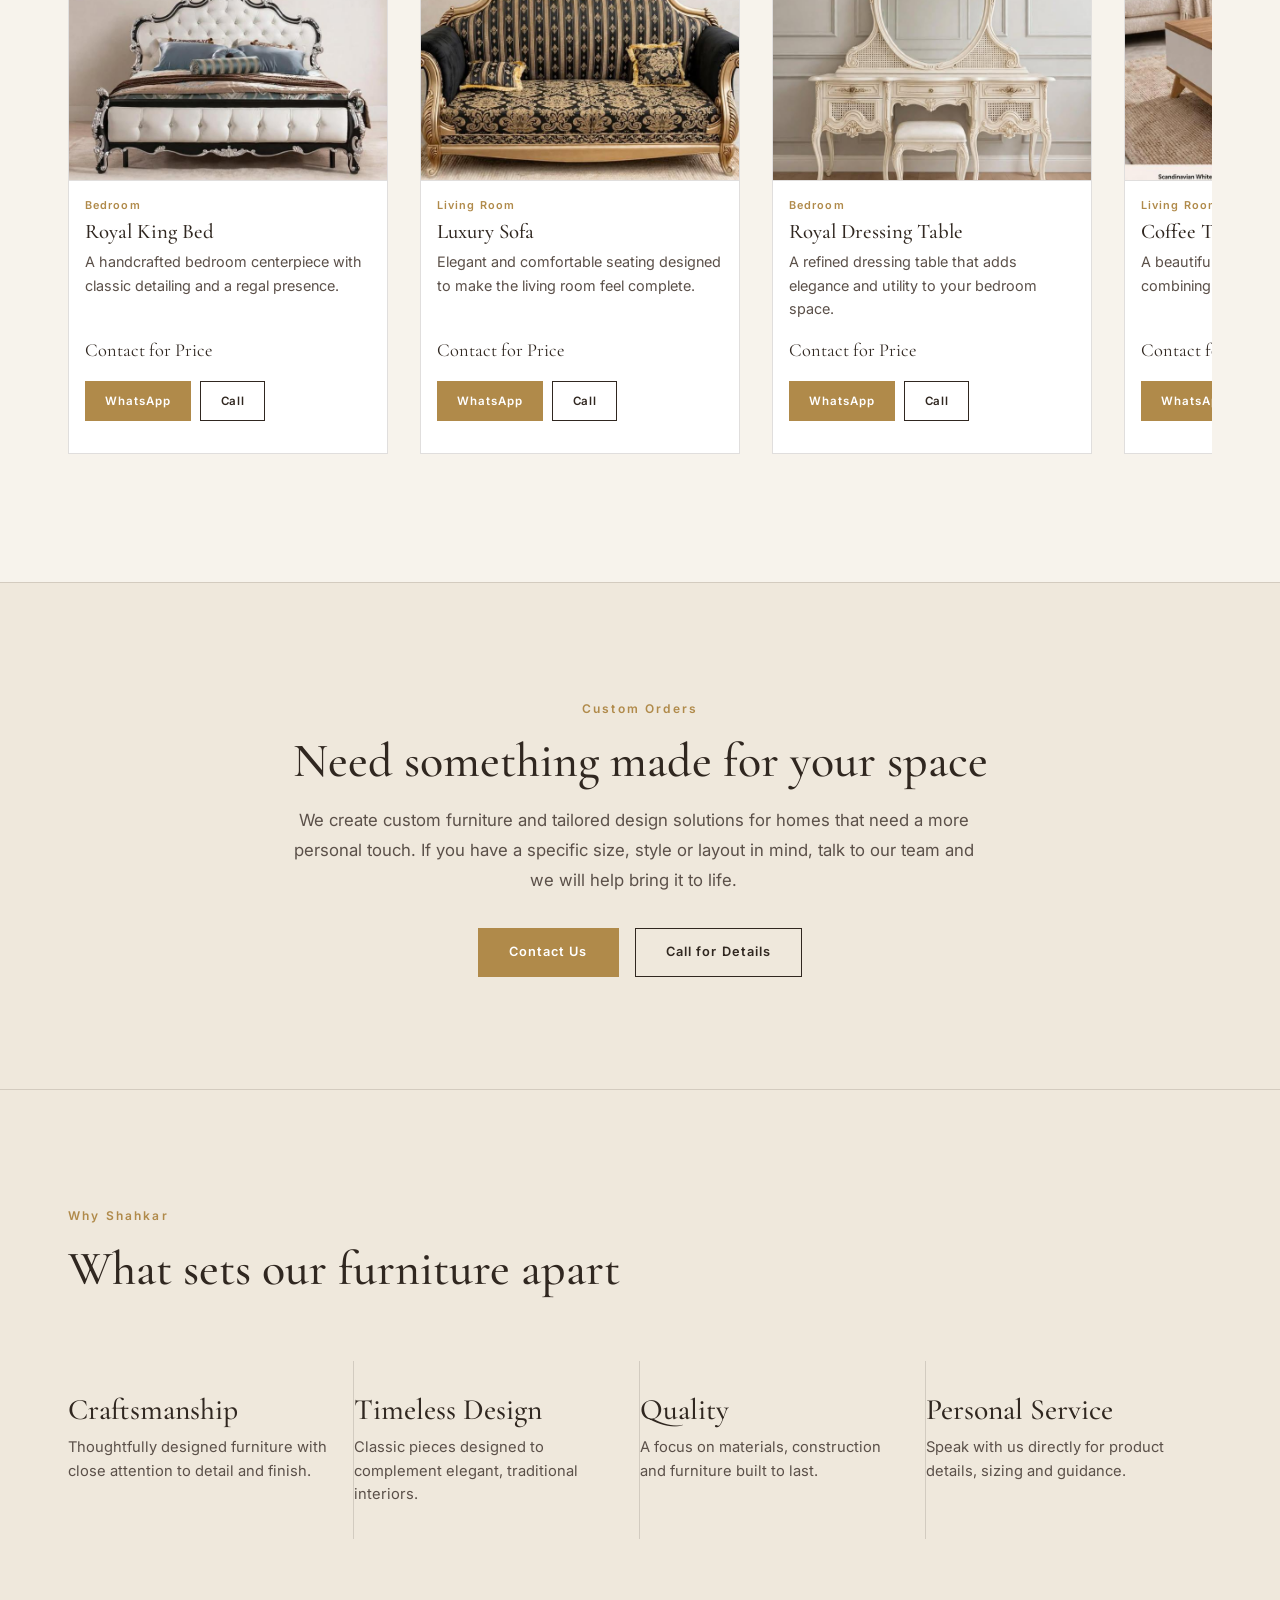
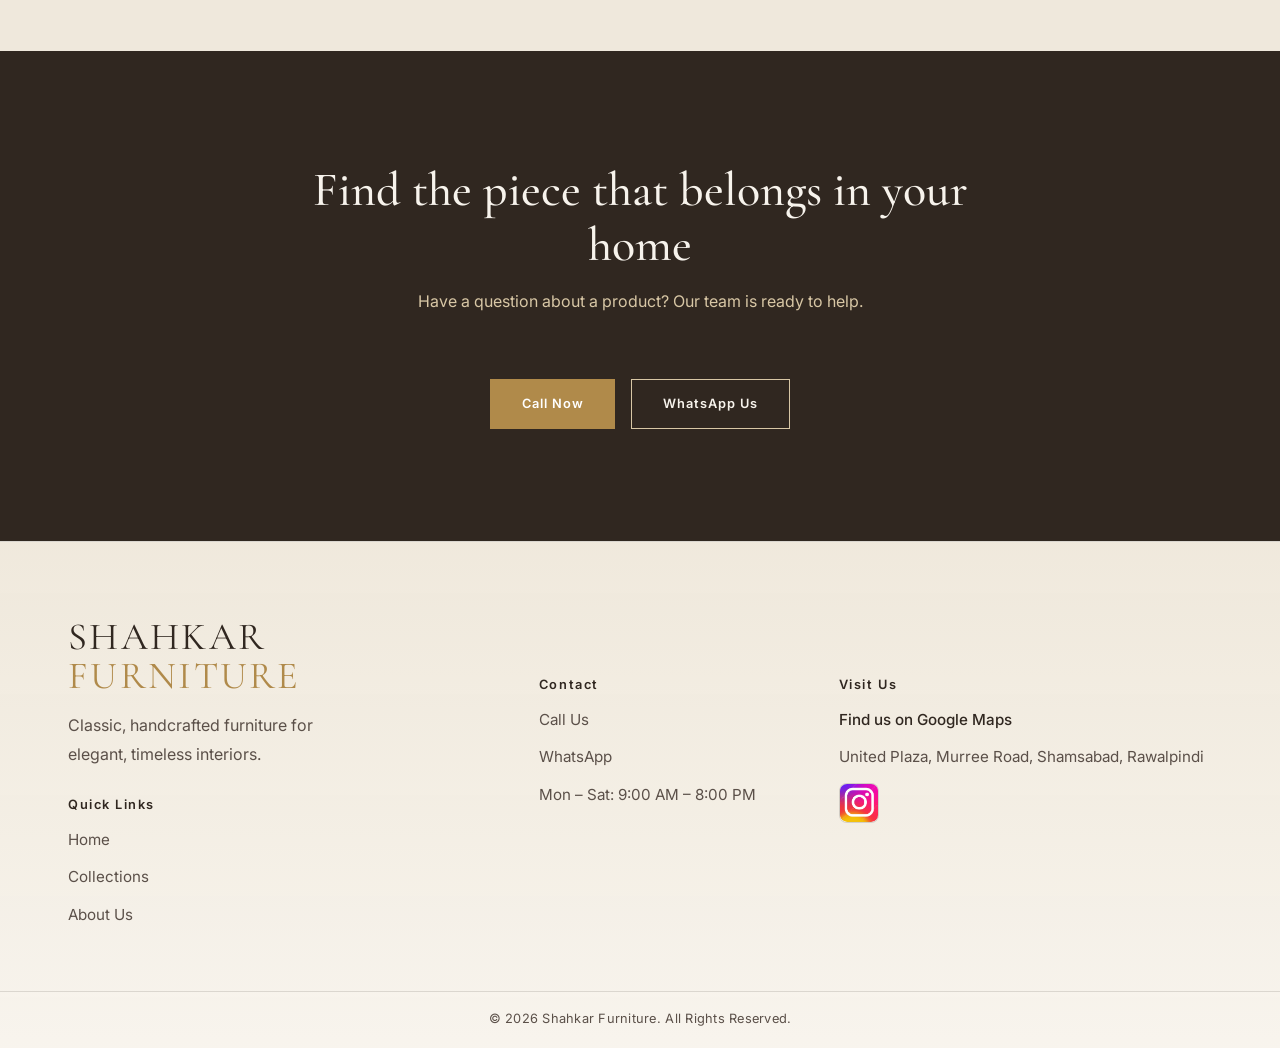
==== commit ade8f31b: "temporary" ====
--- a/index.html
+++ b/index.html
@@ -234,6 +234,24 @@
     </div>
   </section>
 
+  <!-- =========================== CUSTOM ORDERS ========================== -->
+  <section class="section-alt custom-order">
+    <div class="container custom-order__wrap">
+      <div class="custom-order__content">
+        <span class="section-label">Custom Orders</span>
+        <h2>Need something made for your space</h2>
+        <p>
+          We create custom furniture and tailored design solutions for homes that need a more personal touch.
+          If you have a specific size, style or layout in mind, talk to our team and we will help bring it to life.
+        </p>
+        <div class="custom-order__actions">
+          <a href="#" data-contact="whatsapp" class="btn btn-gold">Contact Us</a>
+          <a href="#" data-contact="call" class="btn btn-outline">Call for Details</a>
+        </div>
+      </div>
+    </div>
+  </section>
+
   <!-- ============================ WHY SHAHKAR =========================== -->
   <section class="section-alt">
     <div class="container">
@@ -276,9 +294,20 @@
   <!-- ============================== FOOTER =============================== -->
   <footer class="footer">
     <div class="container footer__grid">
-      <div class="footer__brand">
-        <div class="navbar__logo">SHAHKAR <span>FURNITURE</span></div>
-        <p>Classic, handcrafted furniture for elegant, timeless interiors.</p>
+      <div class="footer__intro">
+        <div class="footer__brand">
+          <div class="navbar__logo">SHAHKAR <span>FURNITURE</span></div>
+          <p>Classic, handcrafted furniture for elegant, timeless interiors.</p>
+        </div>
+
+        <div class="footer__links">
+          <h4>Quick Links</h4>
+          <ul>
+            <li><a href="index.html">Home</a></li>
+            <li><a href="products.html">Collections</a></li>
+            <li><a href="about.html">About Us</a></li>
+          </ul>
+        </div>
       </div>
 
       <div class="footer__contact">
@@ -286,15 +315,15 @@
         <ul>
           <li><a href="#" data-contact="call">Call Us</a></li>
           <li><a href="#" data-contact="whatsapp">WhatsApp</a></li>
-          <li>Mon – Sat: 11:00 AM – 9:00 PM</li>
+          <li>Mon – Sat: 9:00 AM – 8:00 PM</li>
         </ul>
       </div>
 
       <div class="footer__map">
         <h4>Visit Us</h4>
         <ul>
-          <li><a href="https://maps.google.com" target="_blank" rel="noopener">Find us on Google Maps</a></li>
-          <li>Showroom Address, City, Pakistan</li>
+          <li><a href="https://www.google.com/maps/place/United+Plaza/@33.6375949,73.0699464,516m/data=!3m2!1e3!4b1!4m6!3m5!1s0x38df94d885b612c5:0x527fc7f7a843a9ea!8m2!3d33.6375949!4d73.0725267!16s%2Fg%2F12mkw70t5?entry=ttu&g_ep=EgoyMDI2MDkwOC4wIKXMDSoASAFQAw%3D%3D" target="_blank" rel="noopener">Find us on Google Maps</a></li>
+          <li>United Plaza, Murree Road, Shamsabad, Rawalpindi</li>
           <li>
             <a href="https://www.instagram.com/shahkar.furnitures/" target="_blank" rel="noopener noreferrer" aria-label="Instagram" class="footer__social-link">
               <img src="images/logo/insta.jpeg" alt="Instagram" />
--- a/css/style.css
+++ b/css/style.css
@@ -707,6 +707,39 @@
   border-color: var(--color-champagne);
 }
 
+.custom-order {
+  border-top: var(--border-hairline);
+  border-bottom: var(--border-hairline);
+}
+
+.custom-order__wrap {
+  display: flex;
+  justify-content: center;
+}
+
+.custom-order__content {
+  max-width: 760px;
+  text-align: center;
+}
+
+.custom-order__content h2 {
+  margin-bottom: var(--space-sm);
+}
+
+.custom-order__content p {
+  color: var(--color-text-soft);
+  font-size: 1.05rem;
+  line-height: 1.8;
+}
+
+.custom-order__actions {
+  display: flex;
+  justify-content: center;
+  gap: var(--space-sm);
+  flex-wrap: wrap;
+  margin-top: var(--space-md);
+}
+
 /* 13. Footer ------------------------------------------------------------------ */
 .footer {
   background: linear-gradient(180deg, rgba(239, 232, 220, 0.96) 0%, rgba(247, 243, 236, 0.98) 100%);
@@ -716,8 +749,9 @@
 
 .footer__grid {
   display: grid;
-  grid-template-columns: 1.8fr 1.3fr 1.2fr;
-  gap: clamp(2rem, 3vw, 4rem);
+  grid-template-columns: minmax(260px, 1.35fr) minmax(180px, 0.8fr) minmax(260px, 1.2fr);
+  column-gap: clamp(2.25rem, 4vw, 5rem);
+  row-gap: 2rem;
   padding-bottom: clamp(2.5rem, 5vw, 4rem);
   align-items: start;
 }
@@ -740,6 +774,26 @@
   font-size: 1rem;
   line-height: 1.8;
   max-width: 28ch;
+}
+
+.footer__links,
+.footer__contact,
+.footer__map {
+  min-width: 0;
+}
+
+.footer__intro {
+  display: flex;
+  flex-direction: column;
+  gap: 1.8rem;
+}
+
+.footer__contact,
+.footer__map {
+  display: flex;
+  flex-direction: column;
+  justify-content: flex-start;
+  padding-top: 3.7rem;
 }
 
 .footer h4 {
@@ -833,6 +887,7 @@
   font-size: 0.8rem;
   color: var(--color-text-soft);
   background: rgba(255, 255, 255, 0.06);
+  letter-spacing: 0.02em;
 }
 
 @media (min-width: 601px) {
@@ -1184,6 +1239,206 @@
   }
 
   .page-hero { padding-top: var(--space-lg); padding-bottom: var(--space-md); }
+}
+
+/* 18. About page — showroom & map section ---------------------------------- */
+.about-page-hero {
+  border-bottom: var(--border-hairline);
+}
+
+.about-story {
+  padding-top: var(--space-xl);
+}
+
+.about-story__inner {
+  display: grid;
+  grid-template-columns: 0.9fr 1.1fr;
+  gap: clamp(1.5rem, 3vw, 3rem);
+  align-items: center;
+}
+
+.about-story__media .img-placeholder {
+  height: 570px;
+  border: var(--border-hairline);
+}
+
+.about-story__body {
+  display: flex;
+  flex-direction: column;
+  justify-content: center;
+}
+
+.about-story__body p + p {
+  margin-top: var(--space-sm);
+}
+
+.about-showroom {
+  padding-top: var(--space-xl);
+}
+
+.about-showroom__inner {
+  display: grid;
+  grid-template-columns: 0.95fr 1.05fr;
+  gap: clamp(1.5rem, 3vw, 3rem);
+  align-items: center;
+}
+
+.about-showroom__details {
+  display: flex;
+  flex-direction: column;
+  gap: var(--space-md);
+}
+
+.about-showroom__list {
+  display: flex;
+  flex-direction: column;
+  gap: 0.8rem;
+  padding: 1.2rem 1.4rem;
+  border: var(--border-hairline);
+  background: rgba(255, 255, 255, 0.32);
+  color: var(--color-text-soft);
+}
+
+.about-showroom__list strong {
+  color: var(--color-deep-brown);
+}
+
+.about-showroom__actions {
+  display: flex;
+  flex-wrap: wrap;
+  gap: var(--space-sm);
+}
+
+.about-showroom__map-wrap {
+  width: 100%;
+  aspect-ratio: 16 / 12;
+  border: var(--border-hairline);
+  overflow: hidden;
+  background: var(--color-bg-alt);
+}
+
+.about-showroom__map-wrap iframe {
+  width: 100%;
+  height: 100%;
+  border: 0;
+  display: block;
+}
+
+.about-social {
+  padding-top: var(--space-xl);
+}
+
+.about-social__inner {
+  text-align: center;
+}
+
+.about-social__actions {
+  display: flex;
+  justify-content: center;
+  flex-wrap: wrap;
+  gap: var(--space-sm);
+}
+
+.footer__links {
+  display: flex;
+  flex-direction: column;
+}
+
+.footer__links ul {
+  display: flex;
+  flex-direction: column;
+  gap: 0.8rem;
+}
+
+.footer__links h4,
+.footer__contact h4,
+.footer__map h4 {
+  font-family: var(--font-body);
+  font-size: 0.8rem;
+  letter-spacing: 0.12em;
+  text-transform: none;
+  color: var(--color-deep-brown);
+  margin-bottom: 1rem;
+  font-weight: 600;
+}
+
+.footer__links a,
+.footer__contact a,
+.footer__map a {
+  transition: color 0.25s ease;
+}
+
+.footer__links a:hover,
+.footer__links a:focus-visible,
+.footer__contact a:hover,
+.footer__contact a:focus-visible,
+.footer__map a:hover,
+.footer__map a:focus-visible {
+  color: var(--color-gold);
+}
+
+@media (max-width: 1024px) {
+  .about-story__inner,
+  .about-showroom__inner {
+    grid-template-columns: 1fr;
+  }
+
+  .about-showroom__map-wrap {
+    max-width: 100%;
+  }
+}
+
+@media (max-width: 767px) {
+  .about-story__media .img-placeholder {
+    height: 360px;
+  }
+
+  .about-showroom__actions {
+    flex-direction: column;
+    align-items: stretch;
+  }
+
+  .about-showroom__actions .btn {
+    width: 100%;
+    justify-content: center;
+  }
+
+  .about-social__actions {
+    flex-direction: column;
+  }
+
+  .about-social__actions .btn {
+    width: 100%;
+    justify-content: center;
+  }
+}
+
+@media (max-width: 600px) {
+  .about-page-hero .container {
+    padding-top: 0.5rem;
+  }
+
+  .about-showroom__list {
+    padding: 1rem;
+  }
+
+  .footer__grid {
+    grid-template-columns: 1fr;
+    justify-items: start;
+    column-gap: 0;
+    row-gap: 1.5rem;
+  }
+
+  .footer__intro,
+  .footer__contact,
+  .footer__map {
+    width: 100%;
+  }
+
+  .footer__contact,
+  .footer__map {
+    padding-top: 0;
+  }
 
   /* ---- Contact CTA panel ---- */
   .cta-panel { padding: var(--space-lg) 1.1rem; }
@@ -1191,7 +1446,6 @@
   .cta-panel__actions .btn { min-height: 48px; }
 
   /* ---- Footer ---- */
-  .footer__grid { grid-template-columns: 1fr; gap: var(--space-lg); }
   .footer__social a { width: 44px; height: 44px; }
 
   /* ---- Mobile contact bar: bigger targets, safe-area aware ---- */
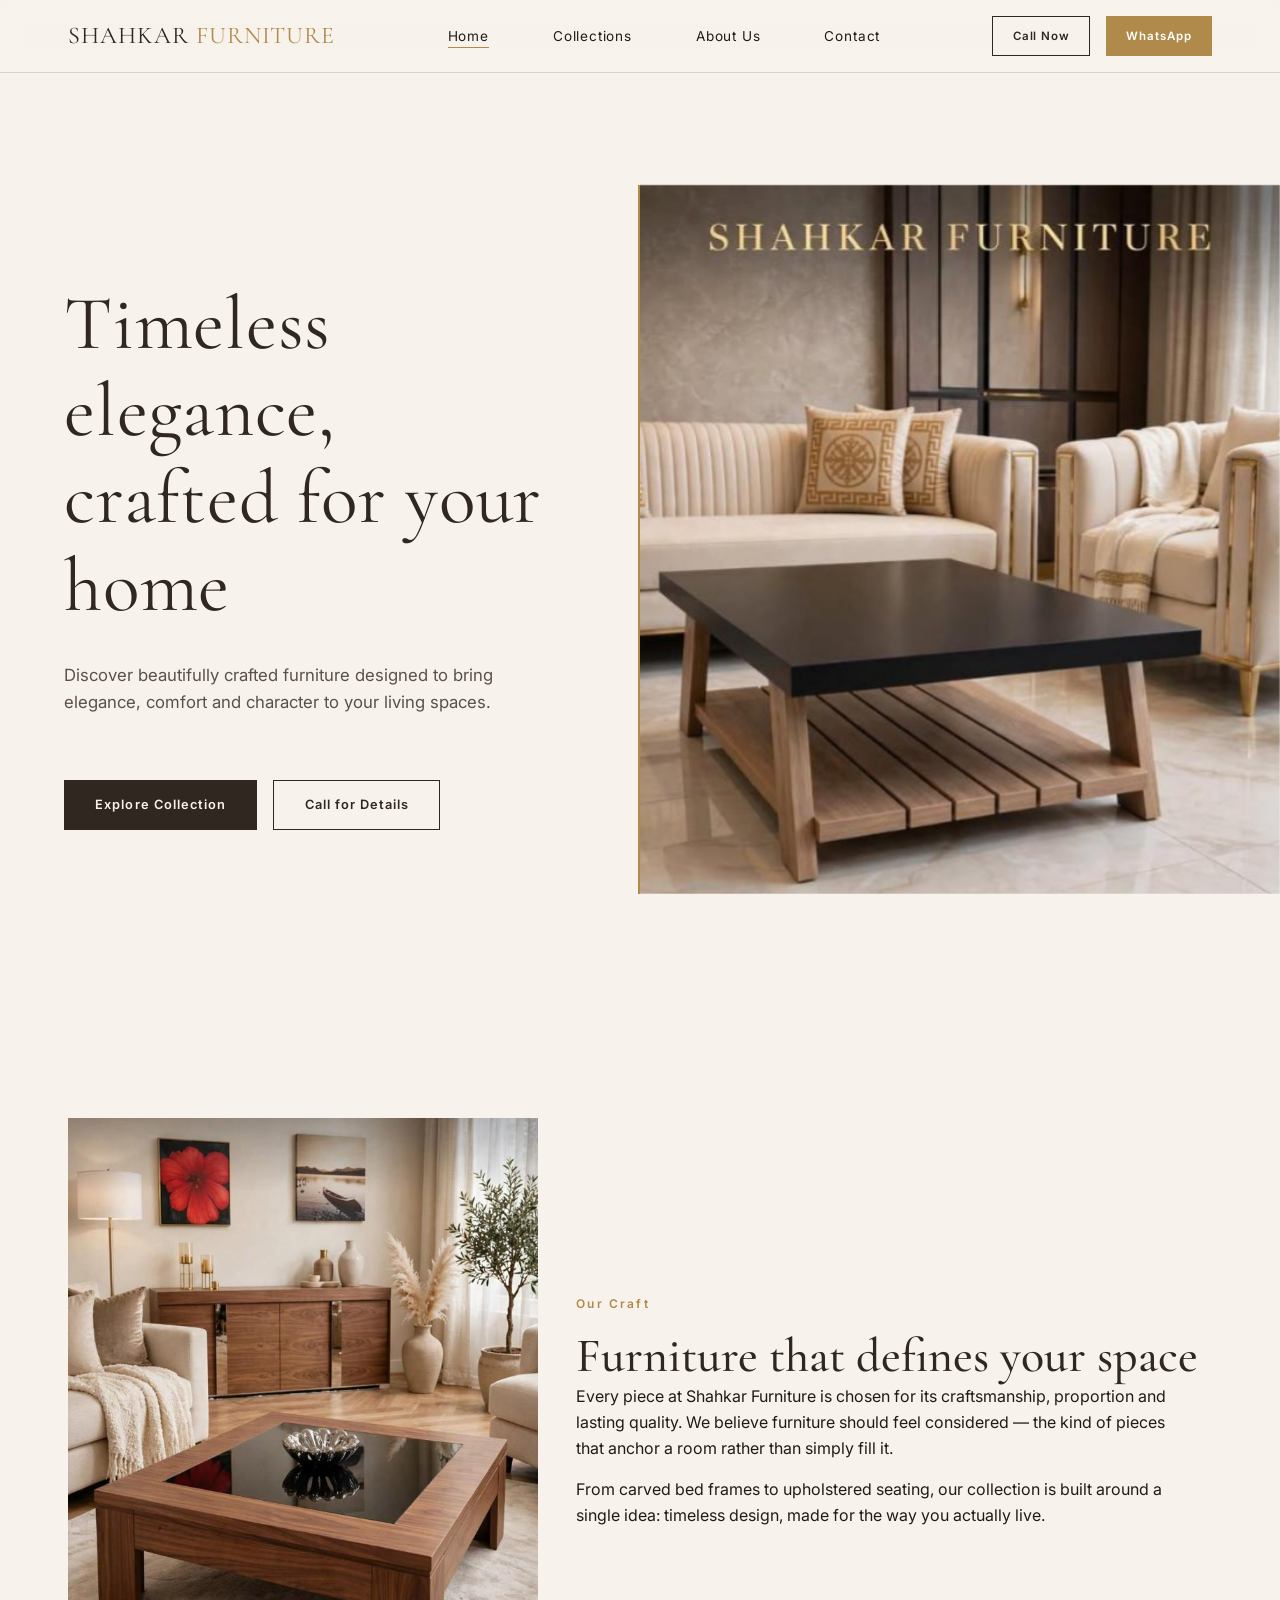
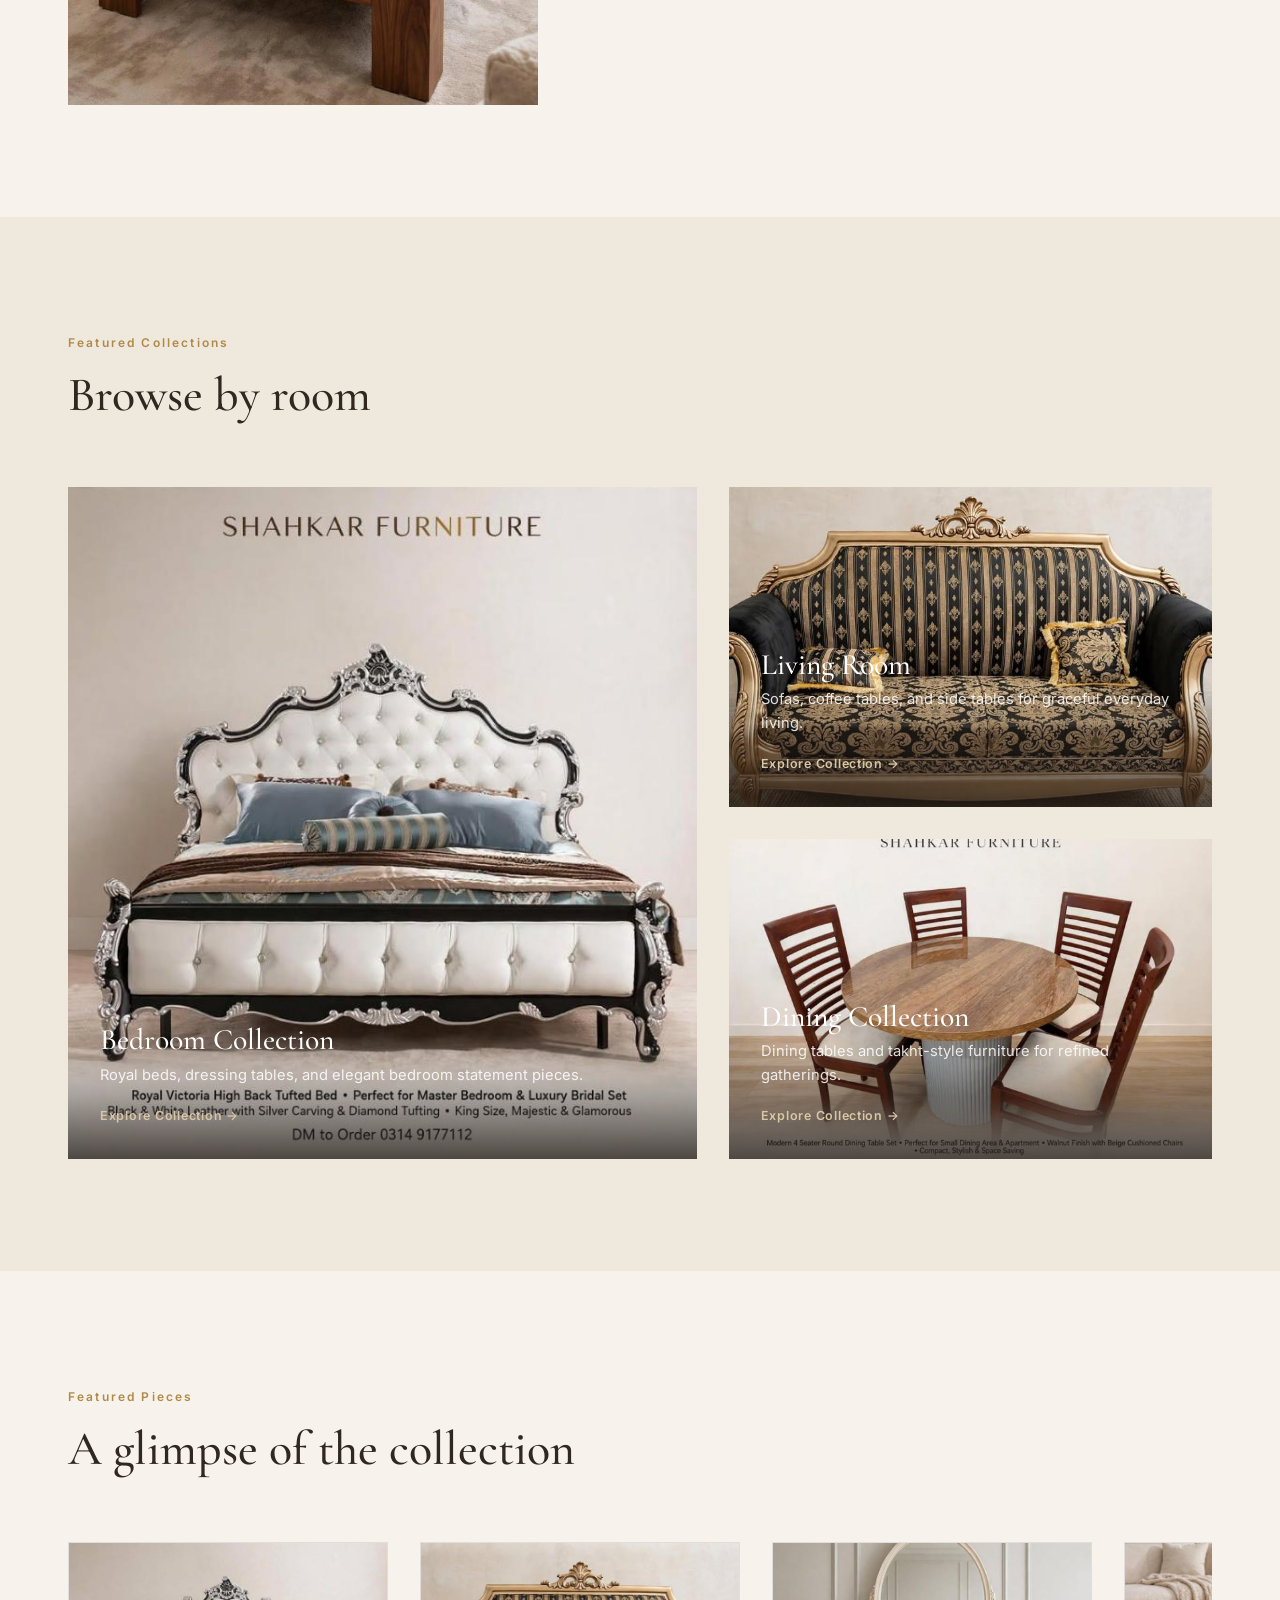
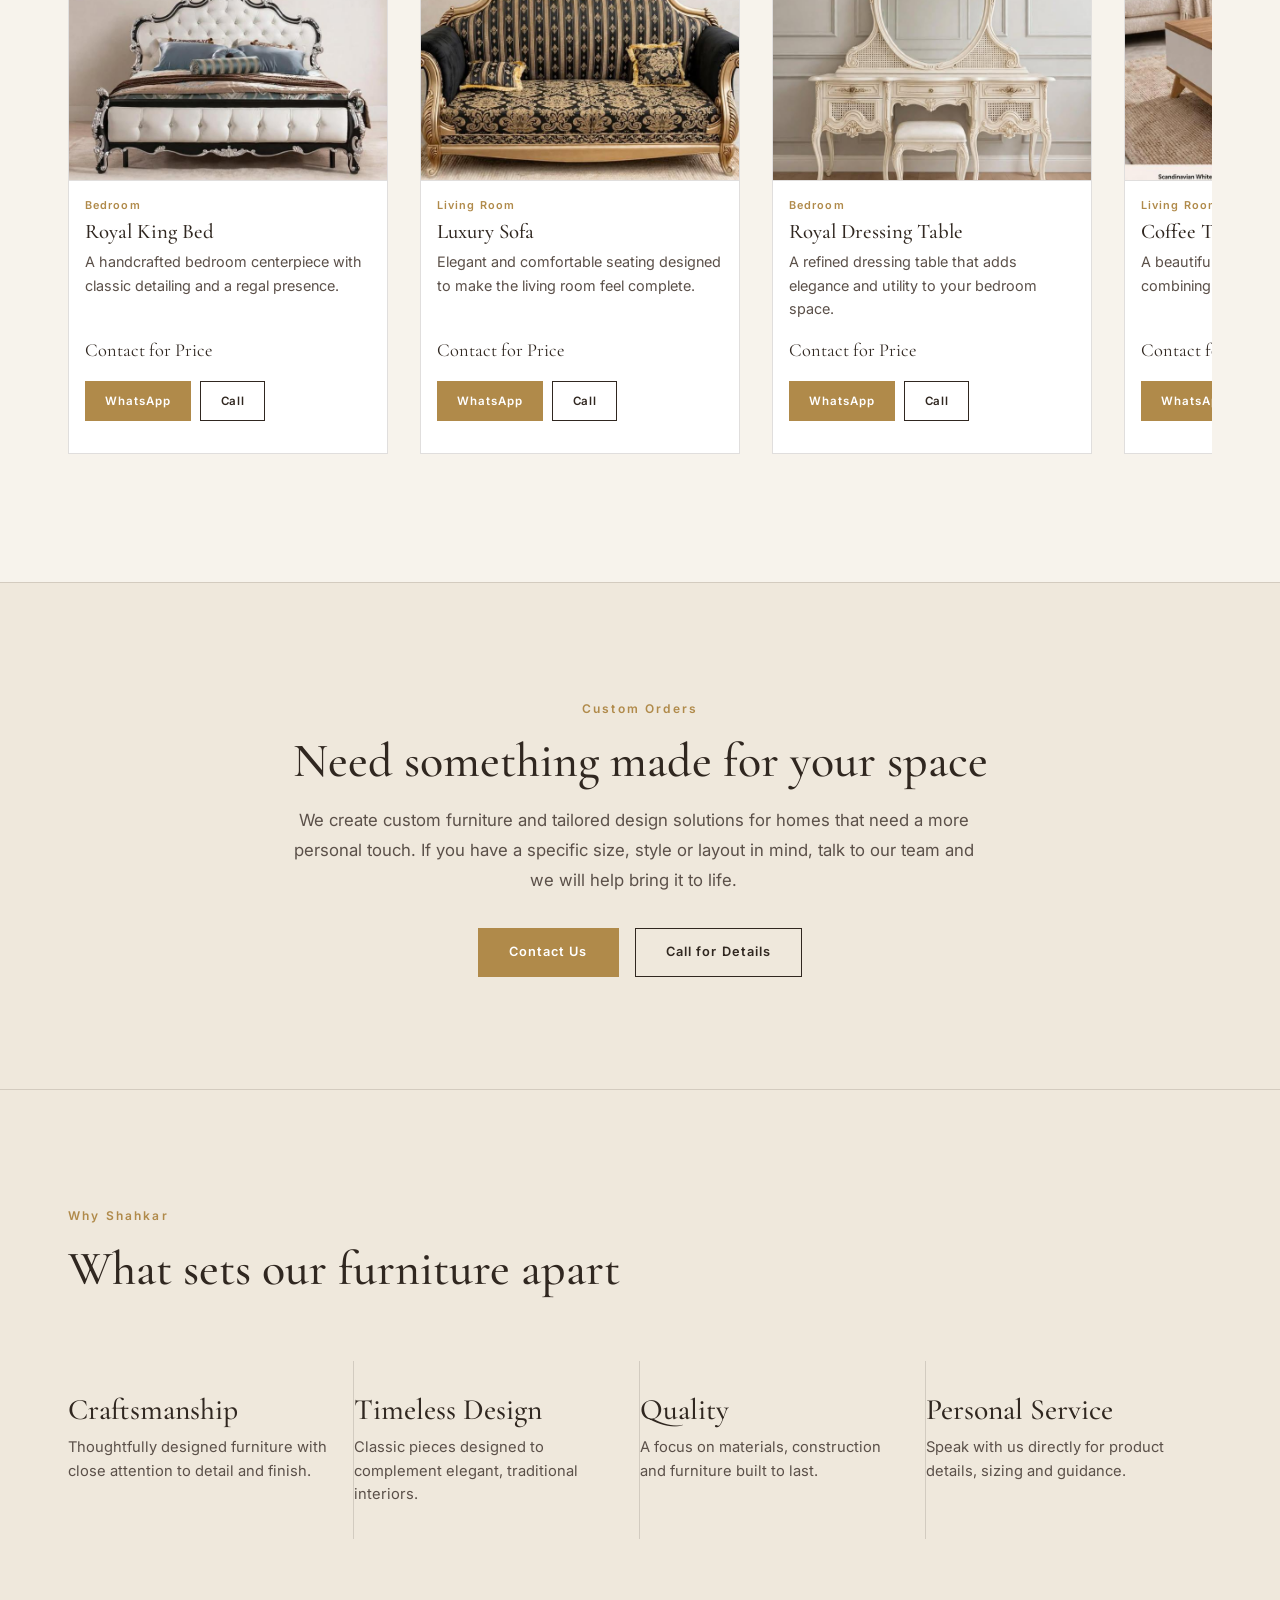
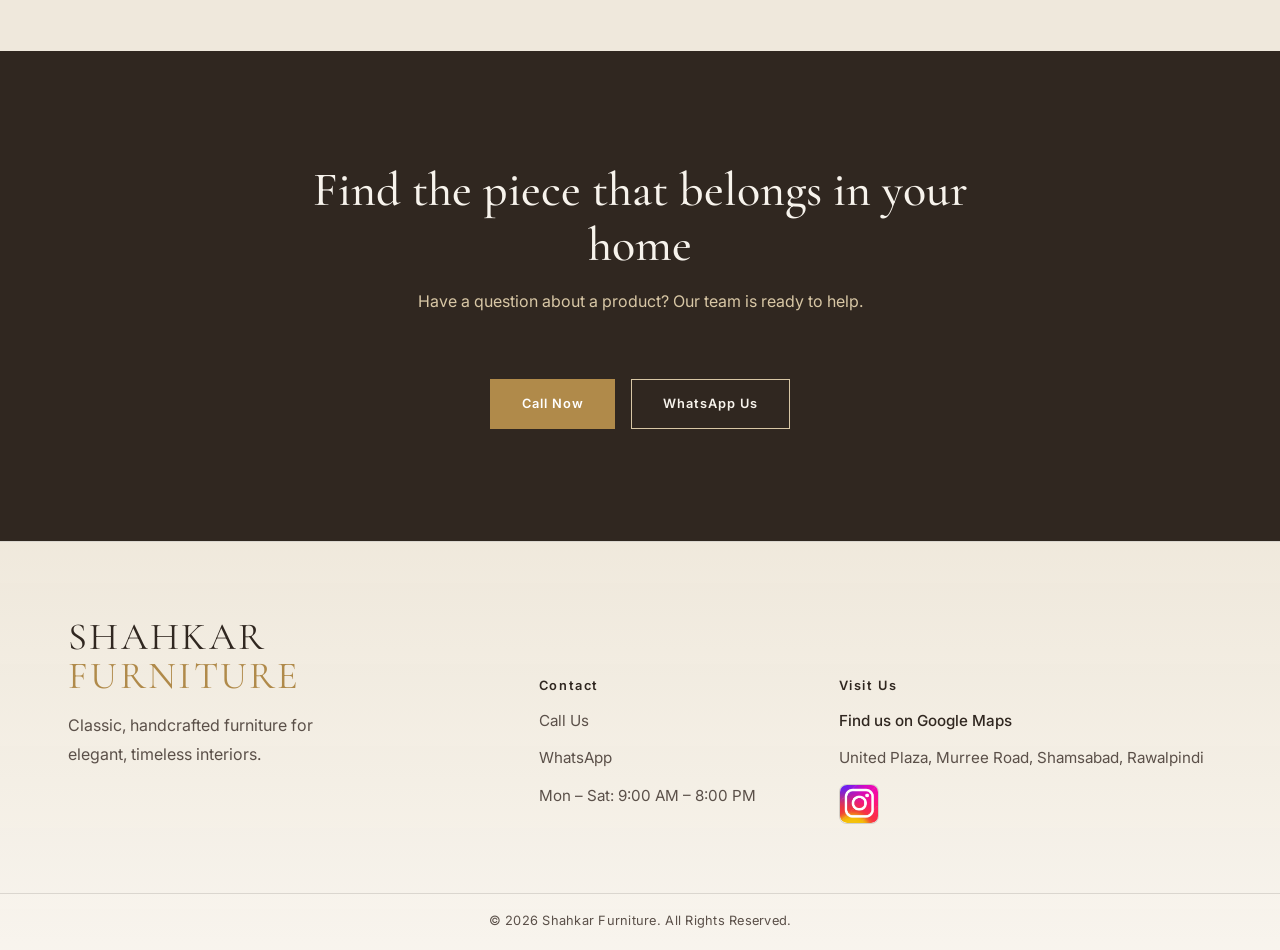
==== commit 52d7a443: "almost done" ====
--- a/index.html
+++ b/index.html
@@ -299,15 +299,6 @@
           <div class="navbar__logo">SHAHKAR <span>FURNITURE</span></div>
           <p>Classic, handcrafted furniture for elegant, timeless interiors.</p>
         </div>
-
-        <div class="footer__links">
-          <h4>Quick Links</h4>
-          <ul>
-            <li><a href="index.html">Home</a></li>
-            <li><a href="products.html">Collections</a></li>
-            <li><a href="about.html">About Us</a></li>
-          </ul>
-        </div>
       </div>
 
       <div class="footer__contact">
--- a/css/style.css
+++ b/css/style.css
@@ -796,6 +796,13 @@
   padding-top: 3.7rem;
 }
 
+@media (min-width: 768px) {
+  .footer__contact,
+  .footer__map {
+    transform: translateY(1px);
+  }
+}
+
 .footer h4 {
   font-family: var(--font-body);
   font-size: 0.8rem;
@@ -1424,20 +1431,57 @@
 
   .footer__grid {
     grid-template-columns: 1fr;
-    justify-items: start;
+    justify-items: center;
+    align-items: center;
     column-gap: 0;
     row-gap: 1.5rem;
+    text-align: center;
   }
 
   .footer__intro,
   .footer__contact,
   .footer__map {
     width: 100%;
+    display: flex;
+    align-items: center;
+    text-align: center;
+  }
+
+  .footer__brand,
+  .footer__contact,
+  .footer__map {
+    width: 100%;
+    align-items: center;
+  }
+
+  .footer__brand .navbar__logo,
+  .footer__brand p,
+  .footer__contact ul,
+  .footer__map ul {
+    width: 100%;
+  }
+
+  .footer__brand .navbar__logo {
+    display: block;
+    text-align: center;
+  }
+
+  .footer__brand p {
+    max-width: 100%;
+  }
+
+  .footer__contact ul,
+  .footer__map ul {
+    align-items: center;
   }
 
   .footer__contact,
   .footer__map {
     padding-top: 0;
+  }
+
+  .footer__social {
+    justify-content: center;
   }
 
   /* ---- Contact CTA panel ---- */
